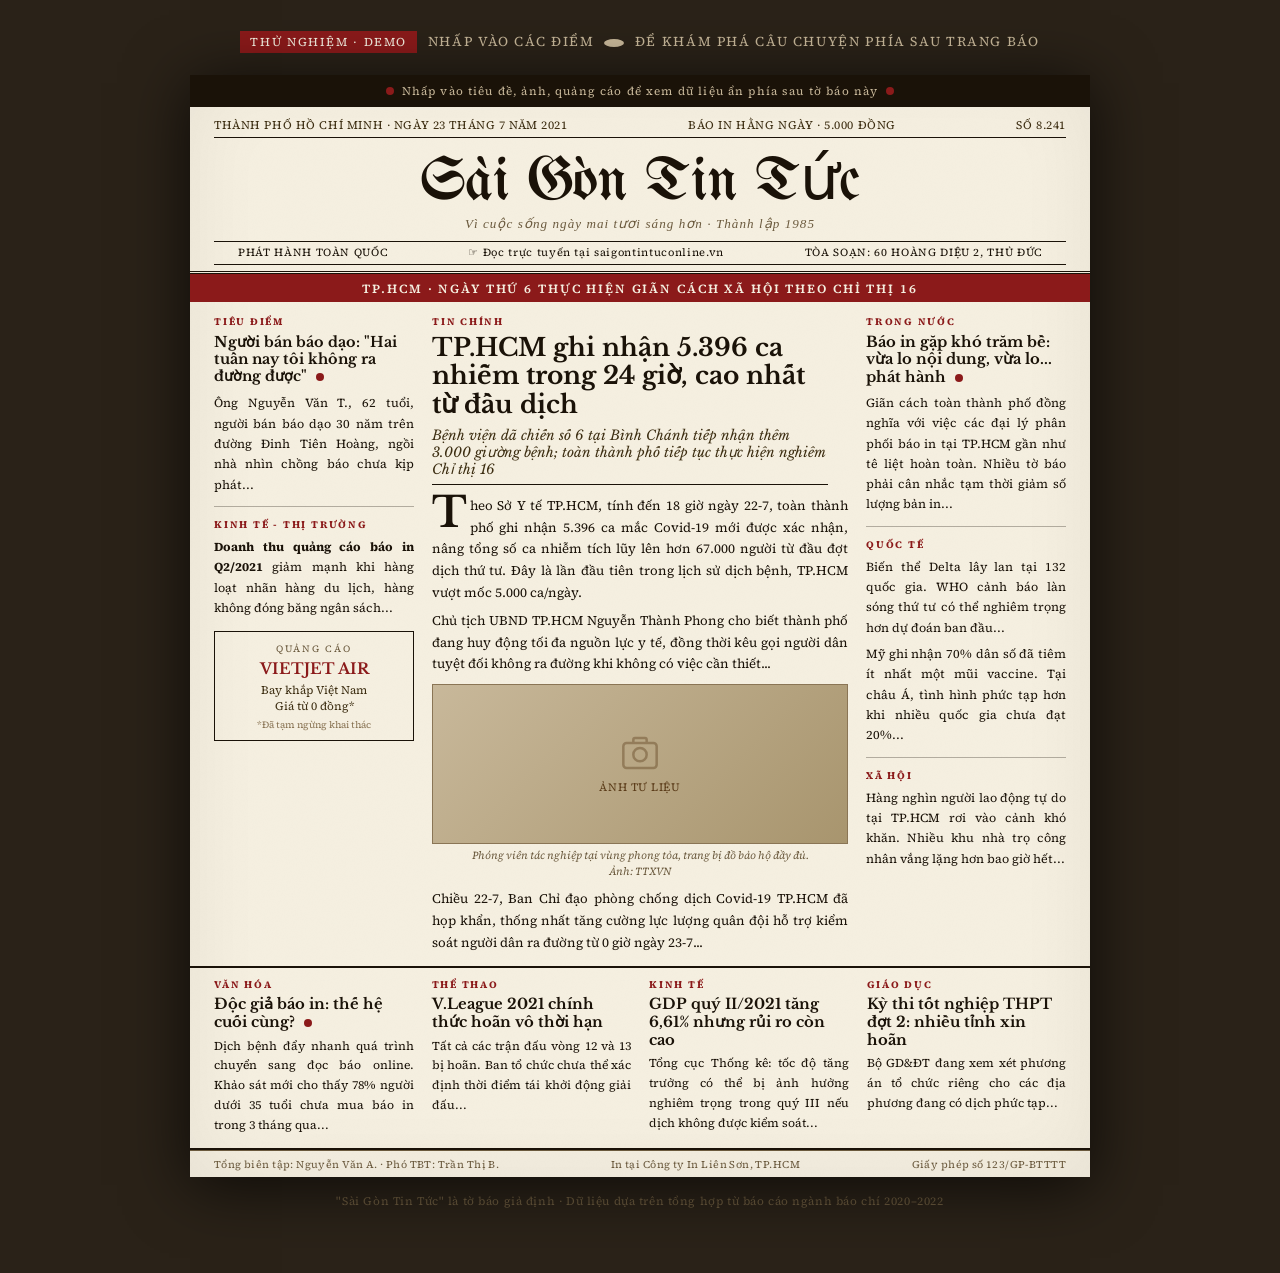
==== to-bao-cuoi-cung.html @ 4c2a1a37 "Add files via upload" ====
<!DOCTYPE html>
<html lang="vi">
<head>
<meta charset="UTF-8">
<meta name="viewport" content="width=device-width, initial-scale=1.0">
<title>Tờ Báo Cuối Cùng — Báo in Việt Nam & Covid-19</title>
<link rel="preconnect" href="https://fonts.googleapis.com">
<link href="https://fonts.googleapis.com/css2?family=UnifrakturMaguntia&family=Libre+Baskerville:ital,wght@0,400;0,700;1,400&family=IM+Fell+English:ital@0;1&family=Source+Serif+4:ital,wght@0,300;0,400;0,600;1,300;1,400&display=swap" rel="stylesheet">
<style>
  *, *::before, *::after { box-sizing: border-box; margin: 0; padding: 0; }

  :root {
    --paper: #f5efe0;
    --paper-dark: #e8dfc8;
    --ink: #1a1208;
    --ink-light: #3d2e12;
    --red: #8b1a1a;
    --red-dark: #5c0f0f;
    --rule: #1a1208;
    --muted: #6b5a3e;
  }

  body {
    background: #2a2218;
    min-height: 100vh;
    display: flex;
    flex-direction: column;
    align-items: center;
    padding: 2rem 1rem 4rem;
    font-family: 'Source Serif 4', Georgia, serif;
  }

  .intro-bar {
    width: 100%;
    max-width: 900px;
    text-align: center;
    margin-bottom: 1.5rem;
    color: #c8b89a;
    font-family: 'Source Serif 4', serif;
    font-size: 0.85rem;
    letter-spacing: 0.12em;
    text-transform: uppercase;
  }
  .intro-bar span {
    background: #8b1a1a;
    color: #f5efe0;
    padding: 3px 10px;
    margin-right: 6px;
    font-size: 0.75rem;
  }

  /* ── NEWSPAPER WRAPPER ── */
  .newspaper {
    width: 100%;
    max-width: 900px;
    background: var(--paper);
    position: relative;
    box-shadow: 0 8px 60px rgba(0,0,0,0.7), inset 0 0 80px rgba(0,0,0,0.06);
  }

  /* Paper texture overlay */
  .newspaper::before {
    content: '';
    position: absolute; inset: 0;
    background-image:
      url("data:image/svg+xml,%3Csvg xmlns='http://www.w3.org/2000/svg' width='300' height='300'%3E%3Cfilter id='n'%3E%3CfeTurbulence type='fractalNoise' baseFrequency='0.9' numOctaves='4' stitchTiles='stitch'/%3E%3CfeColorMatrix type='saturate' values='0'/%3E%3C/filter%3E%3Crect width='300' height='300' filter='url(%23n)' opacity='0.04'/%3E%3C/svg%3E");
    opacity: 0.6;
    pointer-events: none;
    z-index: 1;
  }

  .newspaper-inner {
    position: relative;
    z-index: 2;
    padding: 0;
  }

  /* ── HEADER ── */
  .paper-header {
    border-bottom: 3px double var(--rule);
    padding: 0.6rem 1.5rem 0.4rem;
  }

  .header-top {
    display: flex;
    justify-content: space-between;
    align-items: center;
    font-size: 0.72rem;
    letter-spacing: 0.05em;
    color: var(--ink-light);
    border-bottom: 1px solid var(--rule);
    padding-bottom: 0.3rem;
    margin-bottom: 0.4rem;
  }

  .masthead {
    text-align: center;
    padding: 0.5rem 0 0.3rem;
    cursor: pointer;
    position: relative;
  }
  .masthead:hover .hotspot-ring { opacity: 1; transform: scale(1); }

  .paper-name {
    font-family: 'UnifrakturMaguntia', cursive;
    font-size: 3.8rem;
    line-height: 1;
    color: var(--ink);
    letter-spacing: -0.01em;
  }

  .paper-tagline {
    font-family: 'IM Fell English', serif;
    font-style: italic;
    font-size: 0.82rem;
    color: var(--muted);
    letter-spacing: 0.08em;
    margin-top: 2px;
  }

  .header-rule-box {
    border-top: 1px solid var(--rule);
    border-bottom: 1px solid var(--rule);
    padding: 0.2rem 1.5rem;
    display: flex;
    justify-content: space-between;
    font-size: 0.68rem;
    letter-spacing: 0.06em;
    color: var(--ink);
    margin-top: 0.3rem;
  }

  /* ── RED BANNER ── */
  .red-banner {
    background: var(--red);
    color: #f5efe0;
    text-align: center;
    padding: 0.35rem;
    font-family: 'Source Serif 4', serif;
    font-weight: 600;
    font-size: 0.78rem;
    letter-spacing: 0.15em;
    text-transform: uppercase;
  }

  /* ── MAIN CONTENT AREA ── */
  .content-area {
    display: grid;
    grid-template-columns: 1fr 2px 2fr 2px 1fr;
    gap: 0;
    padding: 0.8rem 1rem;
    border-bottom: 2px solid var(--rule);
  }

  .col-rule {
    background: var(--rule);
    opacity: 0.25;
    margin: 0 0.6rem;
  }

  /* ── COLUMN STYLES ── */
  .col { padding: 0 0.5rem; }

  .col-headline {
    font-family: 'Libre Baskerville', serif;
    font-weight: 700;
    font-size: 1.55rem;
    line-height: 1.15;
    color: var(--ink);
    margin-bottom: 0.5rem;
  }

  .col-subhead {
    font-family: 'Libre Baskerville', serif;
    font-weight: 400;
    font-size: 0.85rem;
    font-style: italic;
    color: var(--ink-light);
    margin-bottom: 0.6rem;
    border-bottom: 1px solid var(--rule);
    padding-bottom: 0.4rem;
  }

  .section-label {
    font-size: 0.62rem;
    letter-spacing: 0.18em;
    text-transform: uppercase;
    color: var(--red);
    font-weight: 700;
    margin-bottom: 0.35rem;
    font-family: 'Source Serif 4', serif;
  }

  .col-body {
    font-size: 0.82rem;
    line-height: 1.65;
    color: var(--ink);
    text-align: justify;
    hyphens: auto;
  }

  .col-body p + p { margin-top: 0.5em; }

  .dropcap::first-letter {
    float: left;
    font-family: 'Libre Baskerville', serif;
    font-size: 3.2em;
    font-weight: 700;
    line-height: 0.75;
    margin: 0.05em 0.06em 0 0;
    color: var(--ink);
  }

  /* ── PHOTO PLACEHOLDER ── */
  .photo-block {
    margin: 0.6rem 0;
    position: relative;
    cursor: pointer;
  }
  .photo-block:hover .hotspot-ring { opacity: 1; transform: scale(1); }

  .photo-placeholder {
    width: 100%;
    height: 160px;
    background: linear-gradient(135deg, #c8b89a 0%, #a8956e 100%);
    display: flex;
    align-items: center;
    justify-content: center;
    flex-direction: column;
    gap: 6px;
    border: 1px solid #8a7555;
  }

  .photo-placeholder svg { opacity: 0.4; }

  .photo-caption {
    font-size: 0.68rem;
    font-style: italic;
    color: var(--muted);
    margin-top: 0.25rem;
    line-height: 1.4;
    text-align: center;
  }

  /* ── AD BLOCK ── */
  .ad-block {
    border: 1px solid var(--rule);
    padding: 0.6rem;
    margin-top: 0.5rem;
    text-align: center;
    cursor: pointer;
    position: relative;
  }
  .ad-block:hover .hotspot-ring { opacity: 1; transform: scale(1); }

  .ad-label {
    font-size: 0.6rem;
    letter-spacing: 0.2em;
    text-transform: uppercase;
    color: var(--muted);
    margin-bottom: 0.3rem;
  }
  .ad-title {
    font-family: 'Libre Baskerville', serif;
    font-size: 0.95rem;
    font-weight: 700;
    color: var(--red);
  }
  .ad-body {
    font-size: 0.72rem;
    color: var(--ink-light);
    margin-top: 0.2rem;
    line-height: 1.4;
  }

  /* ── LOWER SECTION ── */
  .lower-area {
    display: grid;
    grid-template-columns: 1fr 2px 1fr 2px 1fr 2px 1fr;
    padding: 0.6rem 1rem 0.8rem;
    border-bottom: 2px solid var(--rule);
  }

  .lower-col { padding: 0 0.5rem; }

  .lower-headline {
    font-family: 'Libre Baskerville', serif;
    font-weight: 700;
    font-size: 0.92rem;
    line-height: 1.2;
    color: var(--ink);
    margin-bottom: 0.3rem;
    cursor: pointer;
    position: relative;
  }
  .lower-headline:hover .hotspot-ring { opacity: 1; transform: scale(1); }

  /* ── FOOTER ── */
  .paper-footer {
    padding: 0.35rem 1.5rem;
    display: flex;
    justify-content: space-between;
    font-size: 0.65rem;
    color: var(--muted);
    letter-spacing: 0.04em;
    border-top: 1px solid var(--muted);
  }

  /* ── HOTSPOT INDICATORS ── */
  .hotspot-ring {
    position: absolute;
    top: 50%;
    right: 10px;
    transform: translateY(-50%) scale(0.85);
    width: 22px;
    height: 22px;
    border-radius: 50%;
    border: 2px solid var(--red);
    background: rgba(139,26,26,0.15);
    opacity: 0;
    transition: opacity 0.2s, transform 0.2s;
    display: flex;
    align-items: center;
    justify-content: center;
    z-index: 5;
    pointer-events: none;
  }

  .hotspot-ring::after {
    content: '';
    width: 7px;
    height: 7px;
    border-radius: 50%;
    background: var(--red);
  }

  /* Pulsing dots on always-visible hotspots */
  .hotspot-dot {
    display: inline-block;
    width: 8px;
    height: 8px;
    border-radius: 50%;
    background: var(--red);
    animation: pulse 2s ease-in-out infinite;
    vertical-align: middle;
    margin-left: 5px;
    cursor: pointer;
  }

  @keyframes pulse {
    0%, 100% { opacity: 0.4; transform: scale(1); }
    50% { opacity: 1; transform: scale(1.3); }
  }

  /* Clickable highlight */
  .clickable {
    cursor: pointer;
    transition: background 0.15s;
  }
  .clickable:hover { background: rgba(139,26,26,0.06); }

  /* ── PANEL OVERLAY ── */
  .overlay {
    position: fixed;
    inset: 0;
    background: rgba(26,18,8,0.65);
    z-index: 100;
    display: flex;
    align-items: stretch;
    justify-content: flex-end;
    opacity: 0;
    pointer-events: none;
    transition: opacity 0.3s;
  }

  .overlay.open {
    opacity: 1;
    pointer-events: all;
  }

  .panel {
    width: min(480px, 95vw);
    background: #f9f4e8;
    height: 100%;
    overflow-y: auto;
    transform: translateX(100%);
    transition: transform 0.35s cubic-bezier(0.16,1,0.3,1);
    display: flex;
    flex-direction: column;
    box-shadow: -8px 0 40px rgba(0,0,0,0.3);
  }

  .overlay.open .panel {
    transform: translateX(0);
  }

  .panel-header {
    background: var(--red-dark);
    color: #f5efe0;
    padding: 1.2rem 1.5rem;
    position: sticky;
    top: 0;
    z-index: 10;
  }

  .panel-tag {
    font-size: 0.65rem;
    letter-spacing: 0.2em;
    text-transform: uppercase;
    opacity: 0.75;
    margin-bottom: 0.3rem;
  }

  .panel-title {
    font-family: 'Libre Baskerville', serif;
    font-size: 1.25rem;
    font-weight: 700;
    line-height: 1.2;
  }

  .panel-close {
    position: absolute;
    top: 1rem;
    right: 1.2rem;
    background: rgba(245,239,224,0.2);
    border: 1px solid rgba(245,239,224,0.4);
    color: #f5efe0;
    width: 30px;
    height: 30px;
    border-radius: 50%;
    cursor: pointer;
    display: flex;
    align-items: center;
    justify-content: center;
    font-size: 1rem;
    line-height: 1;
    transition: background 0.15s;
  }
  .panel-close:hover { background: rgba(245,239,224,0.35); }

  .panel-body {
    padding: 1.5rem;
    flex: 1;
    color: var(--ink);
  }

  .panel-quote {
    border-left: 3px solid var(--red);
    padding: 0.6rem 1rem;
    margin: 1rem 0;
    font-family: 'IM Fell English', serif;
    font-style: italic;
    font-size: 1rem;
    line-height: 1.5;
    color: var(--ink-light);
    background: rgba(139,26,26,0.05);
  }

  .stat-row {
    display: grid;
    grid-template-columns: 1fr 1fr;
    gap: 10px;
    margin: 1rem 0;
  }

  .stat-card {
    background: #efe8d5;
    border: 1px solid #d4c4a0;
    padding: 0.75rem;
    text-align: center;
  }

  .stat-num {
    font-family: 'Libre Baskerville', serif;
    font-weight: 700;
    font-size: 1.8rem;
    color: var(--red);
    line-height: 1;
    display: block;
  }

  .stat-label {
    font-size: 0.7rem;
    letter-spacing: 0.05em;
    color: var(--muted);
    margin-top: 0.2rem;
    line-height: 1.3;
  }

  .panel-body h3 {
    font-family: 'Libre Baskerville', serif;
    font-size: 0.9rem;
    font-weight: 700;
    color: var(--ink);
    margin: 1.2rem 0 0.4rem;
    text-transform: uppercase;
    letter-spacing: 0.08em;
  }

  .panel-body p {
    font-size: 0.85rem;
    line-height: 1.7;
    color: var(--ink-light);
    margin-bottom: 0.6rem;
  }

  /* Mini chart */
  .mini-chart {
    margin: 1rem 0;
    padding: 0.8rem;
    background: #efe8d5;
    border: 1px solid #d4c4a0;
  }

  .chart-title {
    font-size: 0.68rem;
    letter-spacing: 0.1em;
    text-transform: uppercase;
    color: var(--muted);
    margin-bottom: 0.6rem;
  }

  .bar-row {
    display: flex;
    align-items: center;
    margin-bottom: 6px;
    gap: 8px;
  }

  .bar-label {
    font-size: 0.68rem;
    color: var(--ink-light);
    width: 60px;
    flex-shrink: 0;
    text-align: right;
  }

  .bar-track {
    flex: 1;
    height: 16px;
    background: #d4c4a0;
    position: relative;
  }

  .bar-fill {
    height: 100%;
    background: var(--red);
    transition: width 0.8s cubic-bezier(0.16,1,0.3,1);
    position: relative;
    display: flex;
    align-items: center;
    justify-content: flex-end;
    padding-right: 4px;
  }

  .bar-fill.highlight { background: var(--ink); }

  .bar-val {
    font-size: 0.6rem;
    color: #f5efe0;
    font-weight: 700;
    white-space: nowrap;
  }

  /* Timeline */
  .timeline { margin: 1rem 0; }
  .tl-item {
    display: flex;
    gap: 12px;
    margin-bottom: 1rem;
    position: relative;
  }
  .tl-item::before {
    content: '';
    position: absolute;
    left: 19px;
    top: 22px;
    bottom: -1rem;
    width: 1px;
    background: #d4c4a0;
  }
  .tl-item:last-child::before { display: none; }

  .tl-dot {
    width: 18px;
    height: 18px;
    border-radius: 50%;
    background: var(--red);
    flex-shrink: 0;
    margin-top: 2px;
    display: flex;
    align-items: center;
    justify-content: center;
  }
  .tl-dot::after {
    content: '';
    width: 6px;
    height: 6px;
    border-radius: 50%;
    background: #f5efe0;
  }

  .tl-content { flex: 1; }
  .tl-date {
    font-size: 0.65rem;
    letter-spacing: 0.1em;
    text-transform: uppercase;
    color: var(--red);
    font-weight: 700;
    margin-bottom: 2px;
  }
  .tl-text {
    font-size: 0.82rem;
    line-height: 1.5;
    color: var(--ink-light);
  }

  /* Instruction bar */
  .instruction-bar {
    background: #1a1208;
    color: #c8b89a;
    text-align: center;
    padding: 0.5rem 1rem;
    font-size: 0.72rem;
    letter-spacing: 0.1em;
    display: flex;
    align-items: center;
    justify-content: center;
    gap: 0.5rem;
  }

  .instruction-bar .dot-demo {
    display: inline-block;
    width: 8px;
    height: 8px;
    border-radius: 50%;
    background: var(--red);
    animation: pulse 2s infinite;
  }

  .panel-source {
    font-size: 0.65rem;
    color: #8a7555;
    font-style: italic;
    margin-top: 1.2rem;
    padding-top: 0.8rem;
    border-top: 1px solid #d4c4a0;
    line-height: 1.5;
  }

  @media (max-width: 650px) {
    .content-area { grid-template-columns: 1fr; }
    .lower-area { grid-template-columns: 1fr 2px 1fr; }
    .col-rule { display: none; }
    .paper-name { font-size: 2.5rem; }
    .lower-col:nth-child(6), .lower-col:nth-child(7) { display: none; }
  }
</style>
</head>
<body>

<div class="intro-bar">
  <span>Thử nghiệm · Demo</span>
  Nhấp vào các điểm <span class="hotspot-dot" style="display:inline-block;width:8px;height:8px;border-radius:50%;background:#c8b89a;vertical-align:middle;"></span> để khám phá câu chuyện phía sau trang báo
</div>

<!-- ══════════════════════════════ NEWSPAPER ══════════════════════════════ -->
<div class="newspaper">
  <div class="newspaper-inner">

    <!-- Instruction -->
    <div class="instruction-bar">
      <span class="dot-demo"></span>
      Nhấp vào tiêu đề, ảnh, quảng cáo để xem dữ liệu ẩn phía sau tờ báo này
      <span class="dot-demo"></span>
    </div>

    <!-- Header -->
    <div class="paper-header">
      <div class="header-top">
        <span>THÀNH PHỐ HỒ CHÍ MINH · NGÀY 23 THÁNG 7 NĂM 2021</span>
        <span>BÁO IN HẰNG NGÀY · 5.000 ĐỒNG</span>
        <span>SỐ 8.241</span>
      </div>

      <div class="masthead clickable" onclick="openPanel('masthead')" title="Nhấp để xem dữ liệu">
        <div class="paper-name">Sài Gòn Tin Tức</div>
        <div class="paper-tagline">Vì cuộc sống ngày mai tươi sáng hơn · Thành lập 1985</div>
        <div class="hotspot-ring"></div>
      </div>

      <div class="header-rule-box">
        <span>PHÁT HÀNH TOÀN QUỐC</span>
        <span>☞ Đọc trực tuyến tại saigontintuconline.vn</span>
        <span>TÒA SOẠN: 60 HOÀNG DIỆU 2, THỦ ĐỨC</span>
      </div>
    </div>

    <!-- Red banner -->
    <div class="red-banner">
      TP.HCM · NGÀY THỨ 6 THỰC HIỆN GIÃN CÁCH XÃ HỘI THEO CHỈ THỊ 16
    </div>

    <!-- Main content -->
    <div class="content-area">

      <!-- LEFT COL: tiêu điểm nhỏ -->
      <div class="col">
        <div class="section-label">Tiêu điểm</div>

        <div class="clickable lower-headline" onclick="openPanel('nguoi-ban-bao')" style="font-size:0.9rem;margin-bottom:0.5rem;position:relative;">
          Người bán báo dạo: "Hai tuần nay tôi không ra đường được"
          <span class="hotspot-dot"></span>
        </div>
        <div class="col-body" style="font-size:0.77rem;">
          <p>Ông Nguyễn Văn T., 62 tuổi, người bán báo dạo 30 năm trên đường Đinh Tiên Hoàng, ngồi nhà nhìn chồng báo chưa kịp phát...</p>
        </div>

        <div style="border-top:1px solid var(--rule);margin:0.7rem 0;opacity:0.3;"></div>

        <div class="section-label">Kinh tế - Thị trường</div>
        <div class="col-body" style="font-size:0.77rem;">
          <p><strong>Doanh thu quảng cáo báo in Q2/2021</strong> giảm mạnh khi hàng loạt nhãn hàng du lịch, hàng không đóng băng ngân sách...</p>
        </div>

        <div class="ad-block clickable" onclick="openPanel('quang-cao')" style="margin-top:0.8rem;">
          <div class="ad-label">Quảng cáo</div>
          <div class="ad-title">VIETJET AIR</div>
          <div class="ad-body">Bay khắp Việt Nam<br>Giá từ 0 đồng*</div>
          <div style="font-size:0.6rem;color:#8a7555;margin-top:4px;">*Đã tạm ngừng khai thác</div>
          <div class="hotspot-ring"></div>
        </div>
      </div>

      <!-- RULE -->
      <div class="col-rule"></div>

      <!-- CENTER COL: main headline -->
      <div class="col">
        <div class="section-label">Tin chính</div>

        <div class="clickable" onclick="openPanel('tieu-luong')" style="position:relative;padding-right:20px;">
          <div class="col-headline">
            TP.HCM ghi nhận 5.396 ca nhiễm trong 24 giờ, cao nhất từ đầu dịch
          </div>
          <div class="col-subhead">
            Bệnh viện dã chiến số 6 tại Bình Chánh tiếp nhận thêm 3.000 giường bệnh; toàn thành phố tiếp tục thực hiện nghiêm Chỉ thị 16
          </div>
          <div class="hotspot-ring"></div>
        </div>

        <div class="col-body dropcap">
          <p>Theo Sở Y tế TP.HCM, tính đến 18 giờ ngày 22-7, toàn thành phố ghi nhận 5.396 ca mắc Covid-19 mới được xác nhận, nâng tổng số ca nhiễm tích lũy lên hơn 67.000 người từ đầu đợt dịch thứ tư. Đây là lần đầu tiên trong lịch sử dịch bệnh, TP.HCM vượt mốc 5.000 ca/ngày.</p>
          <p>Chủ tịch UBND TP.HCM Nguyễn Thành Phong cho biết thành phố đang huy động tối đa nguồn lực y tế, đồng thời kêu gọi người dân tuyệt đối không ra đường khi không có việc cần thiết...</p>
        </div>

        <!-- Photo -->
        <div class="photo-block clickable" onclick="openPanel('phong-vien')">
          <div class="photo-placeholder">
            <svg width="40" height="40" viewBox="0 0 24 24" fill="none" stroke="#5c3d1a" stroke-width="1.5">
              <rect x="2" y="6" width="20" height="15" rx="2"/>
              <circle cx="12" cy="13" r="4"/>
              <path d="M8 6V4a1 1 0 011-1h6a1 1 0 011 1v2"/>
            </svg>
            <span style="font-size:0.7rem;color:#5c3d1a;letter-spacing:0.05em;">ẢNH TƯ LIỆU</span>
          </div>
          <div class="photo-caption">
            Phóng viên tác nghiệp tại vùng phong tỏa, trang bị đồ bảo hộ đầy đủ.<br>Ảnh: TTXVN
          </div>
          <div class="hotspot-ring" style="top:40%;"></div>
        </div>

        <div class="col-body" style="margin-top:0.4rem;">
          <p>Chiều 22-7, Ban Chỉ đạo phòng chống dịch Covid-19 TP.HCM đã họp khẩn, thống nhất tăng cường lực lượng quân đội hỗ trợ kiểm soát người dân ra đường từ 0 giờ ngày 23-7...</p>
        </div>
      </div>

      <!-- RULE -->
      <div class="col-rule"></div>

      <!-- RIGHT COL -->
      <div class="col">
        <div class="section-label">Trong nước</div>

        <div class="clickable lower-headline" onclick="openPanel('phat-hanh')" style="margin-bottom:0.4rem;position:relative;">
          Báo in gặp khó trăm bề: vừa lo nội dung, vừa lo... phát hành
          <span class="hotspot-dot"></span>
        </div>
        <div class="col-body" style="font-size:0.77rem;">
          <p>Giãn cách toàn thành phố đồng nghĩa với việc các đại lý phân phối báo in tại TP.HCM gần như tê liệt hoàn toàn. Nhiều tờ báo phải cân nhắc tạm thời giảm số lượng bản in...</p>
        </div>

        <div style="border-top:1px solid var(--rule);margin:0.7rem 0;opacity:0.3;"></div>

        <div class="section-label">Quốc tế</div>
        <div class="col-body" style="font-size:0.77rem;">
          <p>Biến thể Delta lây lan tại 132 quốc gia. WHO cảnh báo làn sóng thứ tư có thể nghiêm trọng hơn dự đoán ban đầu...</p>
          <p>Mỹ ghi nhận 70% dân số đã tiêm ít nhất một mũi vaccine. Tại châu Á, tình hình phức tạp hơn khi nhiều quốc gia chưa đạt 20%...</p>
        </div>

        <div style="border-top:1px solid var(--rule);margin:0.7rem 0;opacity:0.3;"></div>

        <div class="section-label">Xã hội</div>
        <div class="col-body" style="font-size:0.77rem;">
          <p>Hàng nghìn người lao động tự do tại TP.HCM rơi vào cảnh khó khăn. Nhiều khu nhà trọ công nhân vắng lặng hơn bao giờ hết...</p>
        </div>
      </div>

    </div><!-- /content-area -->

    <!-- Lower section -->
    <div class="lower-area">
      <div class="lower-col">
        <div class="section-label">Văn hóa</div>
        <div class="lower-headline clickable" onclick="openPanel('doc-gia')" style="position:relative;">
          Độc giả báo in: thế hệ cuối cùng?
          <span class="hotspot-dot"></span>
        </div>
        <div class="col-body" style="font-size:0.75rem;margin-top:0.3rem;">
          <p>Dịch bệnh đẩy nhanh quá trình chuyển sang đọc báo online. Khảo sát mới cho thấy 78% người dưới 35 tuổi chưa mua báo in trong 3 tháng qua...</p>
        </div>
      </div>
      <div class="col-rule"></div>
      <div class="lower-col">
        <div class="section-label">Thể thao</div>
        <div class="lower-headline" style="cursor:default;">
          V.League 2021 chính thức hoãn vô thời hạn
        </div>
        <div class="col-body" style="font-size:0.75rem;margin-top:0.3rem;">
          <p>Tất cả các trận đấu vòng 12 và 13 bị hoãn. Ban tổ chức chưa thể xác định thời điểm tái khởi động giải đấu...</p>
        </div>
      </div>
      <div class="col-rule"></div>
      <div class="lower-col">
        <div class="section-label">Kinh tế</div>
        <div class="lower-headline" style="cursor:default;">
          GDP quý II/2021 tăng 6,61% nhưng rủi ro còn cao
        </div>
        <div class="col-body" style="font-size:0.75rem;margin-top:0.3rem;">
          <p>Tổng cục Thống kê: tốc độ tăng trưởng có thể bị ảnh hưởng nghiêm trọng trong quý III nếu dịch không được kiểm soát...</p>
        </div>
      </div>
      <div class="col-rule"></div>
      <div class="lower-col">
        <div class="section-label">Giáo dục</div>
        <div class="lower-headline" style="cursor:default;">
          Kỳ thi tốt nghiệp THPT đợt 2: nhiều tỉnh xin hoãn
        </div>
        <div class="col-body" style="font-size:0.75rem;margin-top:0.3rem;">
          <p>Bộ GD&ĐT đang xem xét phương án tổ chức riêng cho các địa phương đang có dịch phức tạp...</p>
        </div>
      </div>
    </div>

    <!-- Footer -->
    <div class="paper-footer">
      <span>Tổng biên tập: Nguyễn Văn A. · Phó TBT: Trần Thị B.</span>
      <span>In tại Công ty In Liên Sơn, TP.HCM</span>
      <span>Giấy phép số 123/GP-BTTTT</span>
    </div>

  </div>
</div><!-- /newspaper -->

<div style="margin-top:1rem;color:#6b5a3e;font-size:0.72rem;letter-spacing:0.05em;text-align:center;">
  "Sài Gòn Tin Tức" là tờ báo giả định · Dữ liệu dựa trên tổng hợp từ báo cáo ngành báo chí 2020–2022
</div>

<!-- ══════════════════════════════ PANEL OVERLAY ══════════════════════════════ -->
<div class="overlay" id="overlay" onclick="closePanel(event)">
  <div class="panel" id="panel">
    <div class="panel-header">
      <div class="panel-tag" id="panel-tag">Dữ liệu ẩn</div>
      <div class="panel-title" id="panel-title">Tiêu đề</div>
      <button class="panel-close" onclick="closePanel(null)">✕</button>
    </div>
    <div class="panel-body" id="panel-body"></div>
  </div>
</div>

<script>
const panelData = {

  masthead: {
    tag: 'Phía sau tờ báo · Tài chính',
    title: 'Khi doanh thu sụp đổ: Tình hình tài chính báo in 2020–2021',
    body: `
      <p>Tờ báo bạn đang cầm trên tay tồn tại được nhờ hai nguồn thu chính: <strong>bán báo</strong> và <strong>quảng cáo</strong>. Covid-19 tấn công cả hai cùng lúc.</p>

      <div class="stat-row">
        <div class="stat-card">
          <span class="stat-num">−30%</span>
          <div class="stat-label">Doanh thu quảng cáo báo in toàn ngành, 2020 so với 2019</div>
        </div>
        <div class="stat-card">
          <span class="stat-num">−45%</span>
          <div class="stat-label">Doanh thu quảng cáo báo in Q3/2021 (đỉnh dịch TP.HCM)</div>
        </div>
      </div>

      <div class="mini-chart">
        <div class="chart-title">Tỷ trọng doanh thu quảng cáo báo in so với tổng thị trường quảng cáo VN</div>
        <div class="bar-row">
          <div class="bar-label">2018</div>
          <div class="bar-track"><div class="bar-fill" style="width:22%"><span class="bar-val">22%</span></div></div>
        </div>
        <div class="bar-row">
          <div class="bar-label">2019</div>
          <div class="bar-track"><div class="bar-fill" style="width:18%"><span class="bar-val">18%</span></div></div>
        </div>
        <div class="bar-row">
          <div class="bar-label">2020</div>
          <div class="bar-track"><div class="bar-fill" style="width:12%"><span class="bar-val">12%</span></div></div>
        </div>
        <div class="bar-row">
          <div class="bar-label">2021</div>
          <div class="bar-track"><div class="bar-fill highlight" style="width:8%"><span class="bar-val">8%</span></div></div>
        </div>
      </div>

      <h3>Ai đã rút tiền quảng cáo?</h3>
      <p>Các nhóm ngành bị ảnh hưởng nặng nề nhất bởi Covid — hàng không, du lịch, nhà hàng khách sạn, giải trí — chính là những nhà quảng cáo lớn của báo in. Khi họ đóng băng ngân sách marketing, báo in mất đi nguồn thu chủ lực.</p>

      <div class="panel-quote">
        "Nhiều tờ báo địa phương chỉ đủ tiền trả lương nhân viên nhờ vào ngân sách đặt báo của các cơ quan nhà nước — không phải từ bạn đọc thực sự."
      </div>

      <h3>Tự lực hay chờ hỗ trợ?</h3>
      <p>Năm 2021, Bộ TT&TT ghi nhận hơn 40 cơ quan báo chí phải cắt giảm nhân sự hoặc thực hiện tinh giản biên chế. Một số tờ báo địa phương phải chuyển sang chỉ xuất bản 3 số/tuần thay vì hằng ngày.</p>

      <div class="panel-source">Nguồn tổng hợp: Báo cáo Thị trường Quảng cáo Việt Nam 2021 (Dentsu); Báo cáo Cục Báo chí, Bộ TT&TT 2021; Hội Nhà báo Việt Nam.</div>
    `
  },

  'tieu-luong': {
    tag: 'Phía sau tờ báo · Phát hành',
    title: 'Con số trên trang nhất và con số thật: Lượng phát hành sụp đổ',
    body: `
      <p>Nghịch lý lớn nhất của báo in trong Covid: <strong>thông tin về dịch bệnh được đọc nhiều nhất từ trước đến nay</strong> — nhưng không phải trên báo in.</p>

      <div class="stat-row">
        <div class="stat-card">
          <span class="stat-num">−55%</span>
          <div class="stat-label">Sản lượng phát hành báo in toàn quốc, tháng 7–8/2021 so với cùng kỳ 2020</div>
        </div>
        <div class="stat-card">
          <span class="stat-num">0</span>
          <div class="stat-label">Số đại lý báo in hoạt động bình thường tại TP.HCM trong tháng 7/2021</div>
        </div>
      </div>

      <div class="mini-chart">
        <div class="chart-title">Lượng phát hành báo in lớn TP.HCM (ước tính, đơn vị: nghìn bản/ngày)</div>
        <div class="bar-row">
          <div class="bar-label">Trước 2019</div>
          <div class="bar-track"><div class="bar-fill" style="width:100%"><span class="bar-val">~350k</span></div></div>
        </div>
        <div class="bar-row">
          <div class="bar-label">2020</div>
          <div class="bar-track"><div class="bar-fill" style="width:65%"><span class="bar-val">~230k</span></div></div>
        </div>
        <div class="bar-row">
          <div class="bar-label">T6/2021</div>
          <div class="bar-track"><div class="bar-fill" style="width:40%"><span class="bar-val">~140k</span></div></div>
        </div>
        <div class="bar-row">
          <div class="bar-label">T7-8/2021</div>
          <div class="bar-track"><div class="bar-fill highlight" style="width:18%"><span class="bar-val">~60k</span></div></div>
        </div>
      </div>

      <h3>Tại sao giãn cách lại chết người với báo in?</h3>

      <div class="timeline">
        <div class="tl-item">
          <div class="tl-dot"></div>
          <div class="tl-content">
            <div class="tl-date">9/7/2021 — Chỉ thị 16 có hiệu lực</div>
            <div class="tl-text">Toàn TP.HCM giãn cách. Xe giao báo không còn được lưu thông tự do. Các điểm bán báo trên đường phố đóng cửa.</div>
          </div>
        </div>
        <div class="tl-item">
          <div class="tl-dot"></div>
          <div class="tl-content">
            <div class="tl-date">Tuần 2 — Hệ thống phân phối tê liệt</div>
            <div class="tl-text">Các đại lý báo không có giấy phép lưu thông. Báo in ra nhưng không đến được tay bạn đọc. Một số tờ báo quyết định giảm số lượng bản in xuống còn 20–30% so với bình thường.</div>
          </div>
        </div>
        <div class="tl-item">
          <div class="tl-dot"></div>
          <div class="tl-content">
            <div class="tl-date">Tuần 4–5 — Tòa soạn cũng đóng cửa</div>
            <div class="tl-text">Phóng viên làm việc từ xa. Biên tập online. Một số tờ báo lần đầu tiên phải "dừng in" vài ngày — điều chưa từng xảy ra trong lịch sử của họ.</div>
          </div>
        </div>
      </div>

      <div class="panel-source">Dữ liệu ước tính dựa trên: Nhà Báo & Công Luận (2021); Người Làm Báo số tháng 8/2021; phỏng vấn các tòa soạn.</div>
    `
  },

  'nguoi-ban-bao': {
    tag: 'Phía sau tờ báo · Con người',
    title: '"Người bán báo dạo" — Nghề biến mất trong mùa dịch',
    body: `
      <p>Trong chuỗi cung ứng báo in, người bán báo dạo là mắt xích cuối cùng — và cũng là người dễ tổn thương nhất. Họ không có hợp đồng, không có BHXH, không có hỗ trợ từ tòa soạn.</p>

      <div class="panel-quote">
        "Tôi bán báo từ năm 1991 đến nay. Chưa bao giờ tôi không đi bán cả — kể cả những ngày mưa bão, Tết cũng ra đường. Đợt này là lần đầu tiên tôi ở nhà hơn hai tháng."
        <br><br>— Người bán báo dạo, 62 tuổi, Q.1 TP.HCM (phỏng vấn tháng 8/2021)
      </div>

      <div class="stat-row">
        <div class="stat-card">
          <span class="stat-num">~3.000</span>
          <div class="stat-label">Người bán báo dạo và tại các điểm cố định tại TP.HCM (ước tính 2020)</div>
        </div>
        <div class="stat-card">
          <span class="stat-num">~0</span>
          <div class="stat-label">Người trong số đó có thể hoạt động bình thường trong tháng 7–8/2021</div>
        </div>
      </div>

      <h3>Họ là ai?</h3>
      <p>Đa số người bán báo dạo tại TP.HCM là người trung niên hoặc cao tuổi (50–70 tuổi), nhiều người có hoàn cảnh khó khăn. Đây là công việc họ duy trì hàng chục năm — một phần của "hệ sinh thái báo in" mà ít ai nhắc đến.</p>

      <h3>Và khi dịch qua đi...</h3>
      <p>Sau đợt giãn cách kéo dài, nhiều người bán báo dạo không quay lại nghề. Lý do kép: sức khỏe suy giảm sau thời gian dài ở nhà, và quan trọng hơn — <strong>lượng báo in tiếp tục giảm, không đủ để sống</strong>. Covid-19 không giết nghề này, nhưng đã đẩy nó đến điểm không thể trở lại.</p>

      <div class="panel-quote">
        "Dịch chỉ là giọt nước tràn ly. Nghề bán báo đã chết dần từ khi người ta có điện thoại — dịch chỉ làm nó chết nhanh hơn thôi."
      </div>

      <div class="panel-source">Ghi chú: Số liệu ước tính, tổng hợp từ các bài phỏng vấn trên báo Tuổi Trẻ, Thanh Niên và Người Lao Động giai đoạn 2021–2022.</div>
    `
  },

  'phong-vien': {
    tag: 'Phía sau tờ báo · Tác nghiệp',
    title: 'Phóng viên trong mùa dịch: Giữa làn ranh thông tin và nguy hiểm',
    body: `
      <p>Khi cả thành phố ở nhà, phóng viên báo in vẫn phải ra đường. Họ là những người hiếm hoi còn được cấp giấy phép lưu thông — nhưng đi kèm với đó là rủi ro và áp lực không nhỏ.</p>

      <div class="stat-row">
        <div class="stat-card">
          <span class="stat-num">47</span>
          <div class="stat-label">Nhà báo VN nhiễm Covid-19 khi tác nghiệp, tính đến cuối 2021 (Hội Nhà báo VN)</div>
        </div>
        <div class="stat-card">
          <span class="stat-num">3</span>
          <div class="stat-label">Nhà báo tử vong do Covid-19 trong năm 2021</div>
        </div>
      </div>

      <h3>Hai loại phóng viên, hai thực tại</h3>
      <p><strong>Phóng viên báo online:</strong> chuyển sang làm việc từ nhà gần như hoàn toàn. Biên tập từ xa, phỏng vấn qua Zalo/Zoom, khai thác nguồn từ mạng xã hội.</p>
      <p><strong>Phóng viên báo in:</strong> áp lực kép — vừa phải ra hiện trường (vì báo in cần ảnh thực, không thể dùng ảnh chụp màn hình), vừa phải về kịp deadline bản in lúc nửa đêm.</p>

      <div class="panel-quote">
        "Mỗi sáng ra đường là mỗi sáng gọi điện cho vợ trước. Không phải để hỏi thăm — mà để báo là mình đi đâu, nếu chiều không về thì biết mà tìm."
        <br><br>— Phóng viên ảnh, báo lớn tại TP.HCM
      </div>

      <h3>Khủng hoảng nghề nghiệp trong khủng hoảng y tế</h3>
      <p>Không ít phóng viên báo in kỳ cựu bắt đầu tự hỏi: nếu nội dung online nhanh hơn, rẻ hơn, và người đọc đang chuyển sang mạng — thì sự tồn tại của báo in còn có ý nghĩa gì?</p>
      <p>Đây là câu hỏi mà ngành báo in Việt Nam vẫn chưa có câu trả lời thống nhất.</p>

      <div class="panel-source">Nguồn: Hội Nhà báo Việt Nam; các bài phóng sự về phóng viên tác nghiệp mùa dịch trên Người Làm Báo, tháng 8–9/2021.</div>
    `
  },

  'quang-cao': {
    tag: 'Phía sau tờ báo · Quảng cáo',
    title: 'Trang quảng cáo trống — Khi nhà tài trợ biến mất',
    body: `
      <p>Tờ báo truyền thống sống nhờ quảng cáo nhiều hơn là tiền bán báo. Khi Covid xóa sổ các ngành hàng lớn, trang quảng cáo — và doanh thu — biến mất theo.</p>

      <div class="mini-chart">
        <div class="chart-title">Ngành hàng quảng cáo trên báo in — Mức độ sụt giảm 2021 so với 2019</div>
        <div class="bar-row">
          <div class="bar-label">Hàng không</div>
          <div class="bar-track"><div class="bar-fill" style="width:95%"><span class="bar-val">−95%</span></div></div>
        </div>
        <div class="bar-row">
          <div class="bar-label">Du lịch</div>
          <div class="bar-track"><div class="bar-fill" style="width:88%"><span class="bar-val">−88%</span></div></div>
        </div>
        <div class="bar-row">
          <div class="bar-label">Nhà hàng/KS</div>
          <div class="bar-track"><div class="bar-fill" style="width:75%"><span class="bar-val">−75%</span></div></div>
        </div>
        <div class="bar-row">
          <div class="bar-label">Ô tô/xe máy</div>
          <div class="bar-track"><div class="bar-fill" style="width:40%"><span class="bar-val">−40%</span></div></div>
        </div>
        <div class="bar-row">
          <div class="bar-label">FMCG/tiêu dùng</div>
          <div class="bar-track"><div class="bar-fill highlight" style="width:15%"><span class="bar-val">−15%</span></div></div>
        </div>
      </div>

      <h3>Tiền quảng cáo chạy đi đâu?</h3>
      <p>Phần lớn ngân sách quảng cáo không biến mất — nó <strong>chuyển sang nền tảng số</strong>: Facebook, Google, YouTube, và các báo điện tử. Năm 2021, quảng cáo digital chiếm hơn 60% tổng chi phí marketing của doanh nghiệp Việt Nam lần đầu tiên trong lịch sử.</p>

      <div class="panel-quote">
        "Báo in từng là kênh uy tín nhất để quảng cáo. Nhưng bây giờ nhà quảng cáo hỏi: 'Bao nhiêu người xem?' — và báo in không thể trả lời được câu đó bằng dữ liệu thực."
      </div>

      <h3>Vòng xoáy tử thần</h3>
      <p>Ít quảng cáo → cắt giảm trang → nội dung ít hơn → ít độc giả hơn → càng ít hấp dẫn nhà quảng cáo. Covid không tạo ra vòng xoáy này, nhưng đã làm nó quay nhanh hơn nhiều lần.</p>

      <div class="panel-source">Nguồn: Báo cáo Dentsu 2021; Adsota Vietnam Digital Advertising Report 2021; Cục Báo chí.</div>
    `
  },

  'phat-hanh': {
    tag: 'Phía sau tờ báo · Logistics',
    title: 'Từ nhà in đến tay bạn đọc: Chuỗi phân phối bị cắt đứt',
    body: `
      <p>Ít người biết rằng để một tờ báo đến tay bạn đọc lúc 6 giờ sáng, một chuỗi hoạt động phức tạp phải bắt đầu từ... lúc 10 giờ đêm hôm trước.</p>

      <div class="timeline">
        <div class="tl-item">
          <div class="tl-dot"></div>
          <div class="tl-content">
            <div class="tl-date">22:00 — Bài vở hoàn tất</div>
            <div class="tl-text">Tòa soạn gửi file PDF cho nhà in. Máy in bắt đầu chạy. Mỗi giờ in được khoảng 40.000–60.000 tờ.</div>
          </div>
        </div>
        <div class="tl-item">
          <div class="tl-dot"></div>
          <div class="tl-content">
            <div class="tl-date">02:00 — Báo xếp và đóng gói</div>
            <div class="tl-text">Công nhân nhà in xếp báo theo địa chỉ đại lý. Xe tải phân phối xếp hàng chờ bốc báo.</div>
          </div>
        </div>
        <div class="tl-item">
          <div class="tl-dot"></div>
          <div class="tl-content">
            <div class="tl-date">03:00–05:00 — Xe chạy khắp thành phố</div>
            <div class="tl-text">Đội xe giao báo tỏa ra 24 quận huyện. Đây là thời điểm "xương sống" của phát hành báo in.</div>
          </div>
        </div>
        <div class="tl-item">
          <div class="tl-dot"></div>
          <div class="tl-content">
            <div class="tl-date">Tháng 7/2021 — Toàn bộ bị phong tỏa</div>
            <div class="tl-text">Xe tải không có giấy phép lưu thông qua chốt kiểm soát. Đại lý đóng cửa. Người bán báo không ra đường được. Chuỗi phân phối 30 năm bị cắt đứt trong một đêm.</div>
          </div>
        </div>
      </div>

      <div class="stat-row">
        <div class="stat-card">
          <span class="stat-num">~800</span>
          <div class="stat-label">Đại lý, điểm bán báo tại TP.HCM trước Covid</div>
        </div>
        <div class="stat-card">
          <span class="stat-num">&lt;50</span>
          <div class="stat-label">Điểm còn hoạt động sau 2 tháng giãn cách (ước tính)</div>
        </div>
      </div>

      <div class="panel-source">Nguồn: Người Làm Báo; tổng hợp báo cáo ngành phát hành báo chí 2021.</div>
    `
  },

  'doc-gia': {
    tag: 'Phía sau tờ báo · Độc giả',
    title: 'Ai còn đọc báo in? Chân dung độc giả cuối cùng',
    body: `
      <p>Covid-19 không chỉ cắt đứt kênh phân phối — nó còn thay đổi thói quen đọc báo của hàng triệu người Việt Nam một cách vĩnh viễn.</p>

      <div class="stat-row">
        <div class="stat-card">
          <span class="stat-num">78%</span>
          <div class="stat-label">Người dưới 35 tuổi không mua báo in trong 3 tháng giãn cách (khảo sát 2021)</div>
        </div>
        <div class="stat-card">
          <span class="stat-num">+340%</span>
          <div class="stat-label">Lượng truy cập vào các trang báo điện tử lớn trong tháng 7–8/2021</div>
        </div>
      </div>

      <h3>Chân dung độc giả báo in còn lại (2021)</h3>
      <p>Khảo sát cho thấy nhóm đọc báo in thường xuyên chủ yếu là người <strong>trên 50 tuổi</strong>, sống ở <strong>đô thị</strong>, có thói quen đọc báo buổi sáng hình thành từ nhiều thập kỷ. Đây là thế hệ đã lớn lên cùng tờ báo.</p>

      <div class="panel-quote">
        "Buổi sáng không có tờ báo thì như thiếu thứ gì đó. Mấy tháng giãn cách, tôi phải đọc trên điện thoại — nhưng cảm giác không giống nhau. Không phải vì nội dung, mà vì cái... mùi giấy, tiếng lật trang."
        <br><br>— Độc giả 58 tuổi, quận Bình Thạnh
      </div>

      <h3>Sau dịch: Thói quen không quay lại</h3>
      <p>Điều đáng lo ngại không phải là giai đoạn giãn cách — mà là <strong>sau khi giãn cách kết thúc</strong>, lượng phát hành báo in vẫn không phục hồi về mức cũ. Người đọc đã quen với báo online, và phần lớn không quay lại mua báo giấy.</p>

      <p>Đây là bằng chứng rõ ràng nhất rằng Covid-19 không chỉ là "gián đoạn tạm thời" — nó đã thúc đẩy một sự chuyển đổi hành vi vĩnh viễn.</p>

      <div class="panel-source">Nguồn: Khảo sát Reuters Institute Digital News Report 2022 (phần Việt Nam); Cục Báo chí, Bộ TT&TT.</div>
    `
  }
};

function openPanel(id) {
  const data = panelData[id];
  if (!data) return;
  document.getElementById('panel-tag').textContent = data.tag;
  document.getElementById('panel-title').textContent = data.title;
  document.getElementById('panel-body').innerHTML = data.body;
  document.getElementById('overlay').classList.add('open');
  document.body.style.overflow = 'hidden';

  // Animate bars after panel opens
  setTimeout(() => {
    document.querySelectorAll('.bar-fill').forEach(bar => {
      const target = bar.style.width;
      bar.style.width = '0%';
      setTimeout(() => { bar.style.width = target; }, 50);
    });
  }, 350);
}

function closePanel(e) {
  if (e && e.target !== document.getElementById('overlay')) return;
  document.getElementById('overlay').classList.remove('open');
  document.body.style.overflow = '';
}

document.addEventListener('keydown', e => {
  if (e.key === 'Escape') closePanel(null);
});
</script>
</body>
</html>
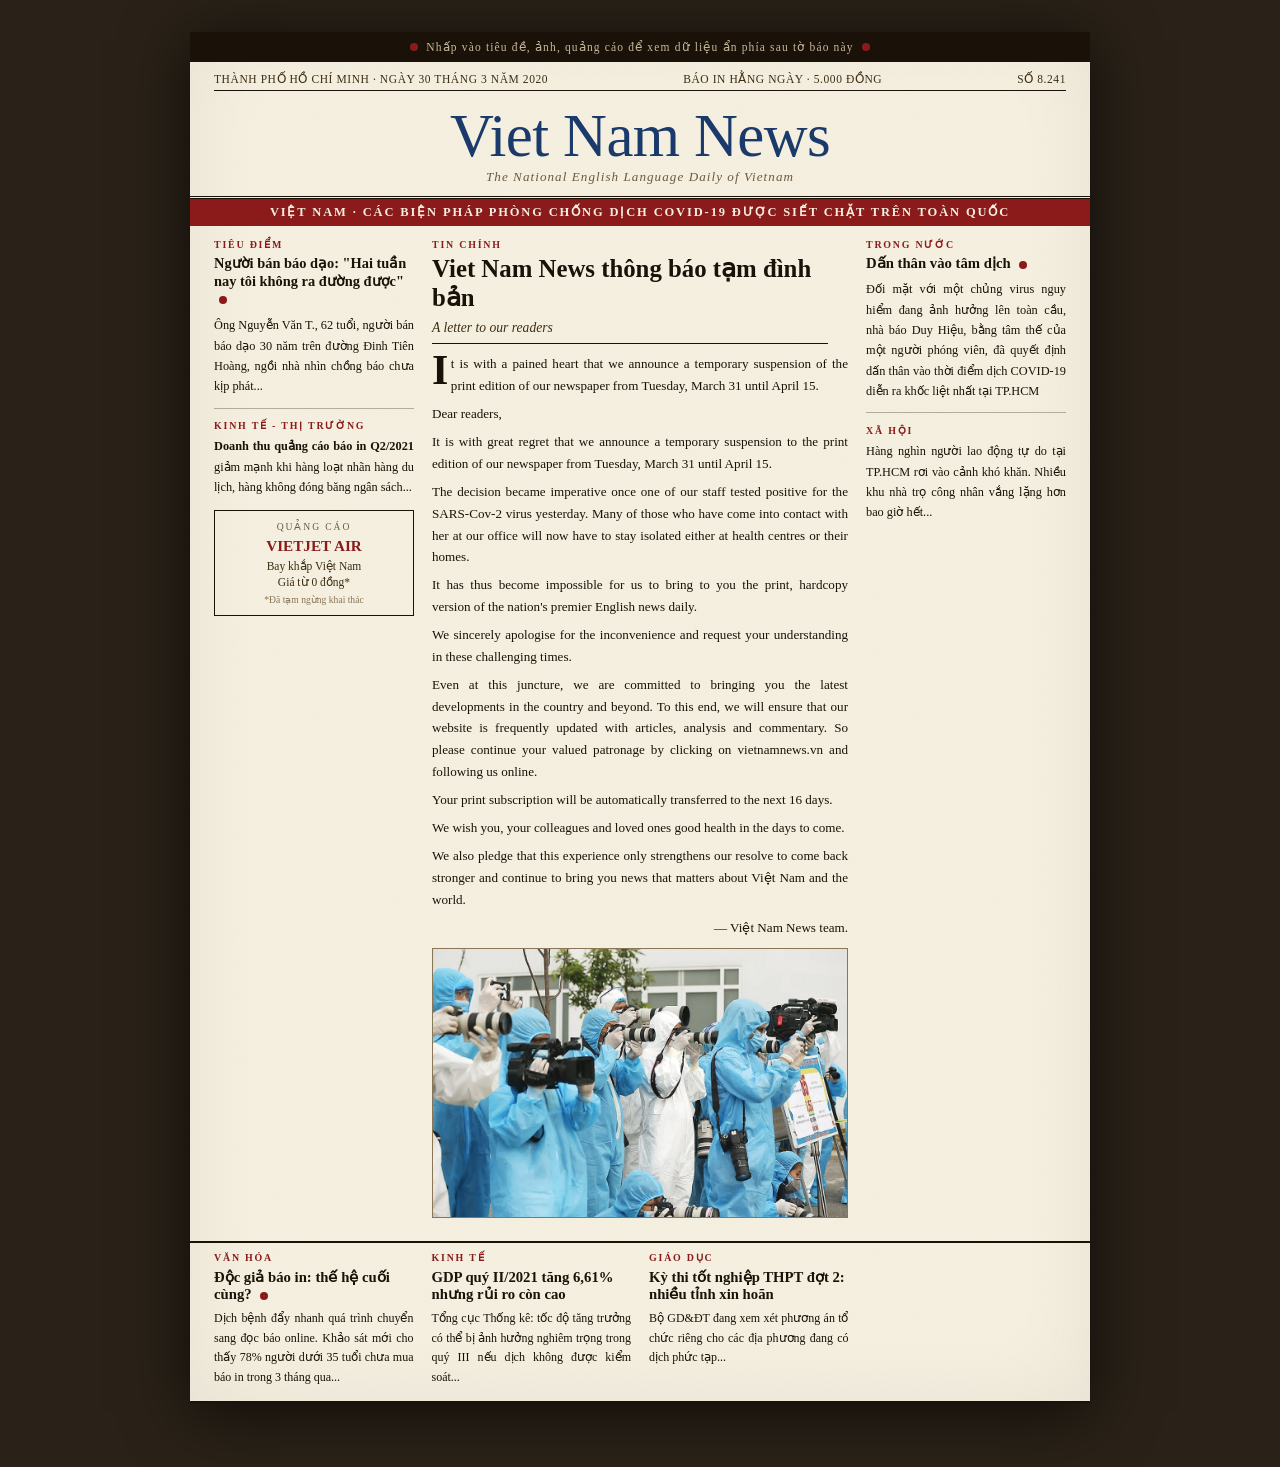
==== commit e150fc3b: "Add files via upload" ====
--- a/to-bao-cuoi-cung.html
+++ b/to-bao-cuoi-cung.html
@@ -3,11 +3,23 @@
 <head>
 <meta charset="UTF-8">
 <meta name="viewport" content="width=device-width, initial-scale=1.0">
-<title>Tờ Báo Cuối Cùng — Báo in Việt Nam & Covid-19</title>
+<title>Tờ Báo — Viet Nam News & Covid-19</title>
 <link rel="preconnect" href="https://fonts.googleapis.com">
-<link href="https://fonts.googleapis.com/css2?family=UnifrakturMaguntia&family=Libre+Baskerville:ital,wght@0,400;0,700;1,400&family=IM+Fell+English:ital@0;1&family=Source+Serif+4:ital,wght@0,300;0,400;0,600;1,300;1,400&display=swap" rel="stylesheet">
 <style>
   *, *::before, *::after { box-sizing: border-box; margin: 0; padding: 0; }
+
+  @font-face {
+    font-family: "Kefa III";
+    src: url("./fonts/KefaIII.ttf") format("truetype");
+    font-weight: normal;
+    font-style: normal;
+  }
+  @font-face {
+    font-family: "Kefa III";
+    src: url("./fonts/KefaIII-Bold.ttf") format("truetype");
+    font-weight: bold;
+    font-style: normal;
+  }
 
   :root {
     --paper: #f5efe0;
@@ -27,26 +39,7 @@
     flex-direction: column;
     align-items: center;
     padding: 2rem 1rem 4rem;
-    font-family: 'Source Serif 4', Georgia, serif;
-  }
-
-  .intro-bar {
-    width: 100%;
-    max-width: 900px;
-    text-align: center;
-    margin-bottom: 1.5rem;
-    color: #c8b89a;
-    font-family: 'Source Serif 4', serif;
-    font-size: 0.85rem;
-    letter-spacing: 0.12em;
-    text-transform: uppercase;
-  }
-  .intro-bar span {
-    background: #8b1a1a;
-    color: #f5efe0;
-    padding: 3px 10px;
-    margin-right: 6px;
-    font-size: 0.75rem;
+    font-family: 'Kefa III', Georgia, serif;
   }
 
   /* ── NEWSPAPER WRAPPER ── */
@@ -102,32 +95,20 @@
   .masthead:hover .hotspot-ring { opacity: 1; transform: scale(1); }
 
   .paper-name {
-    font-family: 'UnifrakturMaguntia', cursive;
+    font-family: 'Kefa III', Georgia, serif;
     font-size: 3.8rem;
     line-height: 1;
-    color: var(--ink);
+    color: #1a3a6b;
     letter-spacing: -0.01em;
   }
 
   .paper-tagline {
-    font-family: 'IM Fell English', serif;
+    font-family: 'Kefa III', Georgia, serif;
     font-style: italic;
     font-size: 0.82rem;
     color: var(--muted);
     letter-spacing: 0.08em;
     margin-top: 2px;
-  }
-
-  .header-rule-box {
-    border-top: 1px solid var(--rule);
-    border-bottom: 1px solid var(--rule);
-    padding: 0.2rem 1.5rem;
-    display: flex;
-    justify-content: space-between;
-    font-size: 0.68rem;
-    letter-spacing: 0.06em;
-    color: var(--ink);
-    margin-top: 0.3rem;
   }
 
   /* ── RED BANNER ── */
@@ -136,7 +117,7 @@
     color: #f5efe0;
     text-align: center;
     padding: 0.35rem;
-    font-family: 'Source Serif 4', serif;
+    font-family: 'Kefa III', Georgia, serif;
     font-weight: 600;
     font-size: 0.78rem;
     letter-spacing: 0.15em;
@@ -162,7 +143,7 @@
   .col { padding: 0 0.5rem; }
 
   .col-headline {
-    font-family: 'Libre Baskerville', serif;
+    font-family: 'Kefa III', Georgia, serif;
     font-weight: 700;
     font-size: 1.55rem;
     line-height: 1.15;
@@ -171,7 +152,7 @@
   }
 
   .col-subhead {
-    font-family: 'Libre Baskerville', serif;
+    font-family: 'Kefa III', Georgia, serif;
     font-weight: 400;
     font-size: 0.85rem;
     font-style: italic;
@@ -188,7 +169,7 @@
     color: var(--red);
     font-weight: 700;
     margin-bottom: 0.35rem;
-    font-family: 'Source Serif 4', serif;
+    font-family: 'Kefa III', Georgia, serif;
   }
 
   .col-body {
@@ -203,7 +184,7 @@
 
   .dropcap::first-letter {
     float: left;
-    font-family: 'Libre Baskerville', serif;
+    font-family: 'Kefa III', Georgia, serif;
     font-size: 3.2em;
     font-weight: 700;
     line-height: 0.75;
@@ -261,7 +242,7 @@
     margin-bottom: 0.3rem;
   }
   .ad-title {
-    font-family: 'Libre Baskerville', serif;
+    font-family: 'Kefa III', Georgia, serif;
     font-size: 0.95rem;
     font-weight: 700;
     color: var(--red);
@@ -284,7 +265,7 @@
   .lower-col { padding: 0 0.5rem; }
 
   .lower-headline {
-    font-family: 'Libre Baskerville', serif;
+    font-family: 'Kefa III', Georgia, serif;
     font-weight: 700;
     font-size: 0.92rem;
     line-height: 1.2;
@@ -412,7 +393,7 @@
   }
 
   .panel-title {
-    font-family: 'Libre Baskerville', serif;
+    font-family: 'Kefa III', Georgia, serif;
     font-size: 1.25rem;
     font-weight: 700;
     line-height: 1.2;
@@ -448,7 +429,7 @@
     border-left: 3px solid var(--red);
     padding: 0.6rem 1rem;
     margin: 1rem 0;
-    font-family: 'IM Fell English', serif;
+    font-family: 'Kefa III', Georgia, serif;
     font-style: italic;
     font-size: 1rem;
     line-height: 1.5;
@@ -471,7 +452,7 @@
   }
 
   .stat-num {
-    font-family: 'Libre Baskerville', serif;
+    font-family: 'Kefa III', Georgia, serif;
     font-weight: 700;
     font-size: 1.8rem;
     color: var(--red);
@@ -488,7 +469,7 @@
   }
 
   .panel-body h3 {
-    font-family: 'Libre Baskerville', serif;
+    font-family: 'Kefa III', Georgia, serif;
     font-size: 0.9rem;
     font-weight: 700;
     color: var(--ink);
@@ -659,10 +640,6 @@
 </head>
 <body>
 
-<div class="intro-bar">
-  <span>Thử nghiệm · Demo</span>
-  Nhấp vào các điểm <span class="hotspot-dot" style="display:inline-block;width:8px;height:8px;border-radius:50%;background:#c8b89a;vertical-align:middle;"></span> để khám phá câu chuyện phía sau trang báo
-</div>
 
 <!-- ══════════════════════════════ NEWSPAPER ══════════════════════════════ -->
 <div class="newspaper">
@@ -678,27 +655,22 @@
     <!-- Header -->
     <div class="paper-header">
       <div class="header-top">
-        <span>THÀNH PHỐ HỒ CHÍ MINH · NGÀY 23 THÁNG 7 NĂM 2021</span>
+        <span>THÀNH PHỐ HỒ CHÍ MINH · NGÀY 30 THÁNG 3 NĂM 2020</span>
         <span>BÁO IN HẰNG NGÀY · 5.000 ĐỒNG</span>
         <span>SỐ 8.241</span>
       </div>
 
       <div class="masthead clickable" onclick="openPanel('masthead')" title="Nhấp để xem dữ liệu">
-        <div class="paper-name">Sài Gòn Tin Tức</div>
-        <div class="paper-tagline">Vì cuộc sống ngày mai tươi sáng hơn · Thành lập 1985</div>
+        <div class="paper-name">Viet Nam News</div>
+        <div class="paper-tagline">The National English Language Daily of Vietnam</div>
         <div class="hotspot-ring"></div>
       </div>
 
-      <div class="header-rule-box">
-        <span>PHÁT HÀNH TOÀN QUỐC</span>
-        <span>☞ Đọc trực tuyến tại saigontintuconline.vn</span>
-        <span>TÒA SOẠN: 60 HOÀNG DIỆU 2, THỦ ĐỨC</span>
-      </div>
     </div>
 
     <!-- Red banner -->
     <div class="red-banner">
-      TP.HCM · NGÀY THỨ 6 THỰC HIỆN GIÃN CÁCH XÃ HỘI THEO CHỈ THỊ 16
+      VIỆT NAM · CÁC BIỆN PHÁP PHÒNG CHỐNG DỊCH COVID-19 ĐƯỢC SIẾT CHẶT TRÊN TOÀN QUỐC
     </div>
 
     <!-- Main content -->
@@ -739,39 +711,34 @@
       <div class="col">
         <div class="section-label">Tin chính</div>
 
-        <div class="clickable" onclick="openPanel('tieu-luong')" style="position:relative;padding-right:20px;">
+        <div class="clickable" onclick="openPanel('dinh-ban')" style="position:relative;padding-right:20px;">
           <div class="col-headline">
-            TP.HCM ghi nhận 5.396 ca nhiễm trong 24 giờ, cao nhất từ đầu dịch
+            Viet Nam News thông báo tạm đình bản
           </div>
           <div class="col-subhead">
-            Bệnh viện dã chiến số 6 tại Bình Chánh tiếp nhận thêm 3.000 giường bệnh; toàn thành phố tiếp tục thực hiện nghiêm Chỉ thị 16
+            A letter to our readers
           </div>
           <div class="hotspot-ring"></div>
         </div>
 
         <div class="col-body dropcap">
-          <p>Theo Sở Y tế TP.HCM, tính đến 18 giờ ngày 22-7, toàn thành phố ghi nhận 5.396 ca mắc Covid-19 mới được xác nhận, nâng tổng số ca nhiễm tích lũy lên hơn 67.000 người từ đầu đợt dịch thứ tư. Đây là lần đầu tiên trong lịch sử dịch bệnh, TP.HCM vượt mốc 5.000 ca/ngày.</p>
-          <p>Chủ tịch UBND TP.HCM Nguyễn Thành Phong cho biết thành phố đang huy động tối đa nguồn lực y tế, đồng thời kêu gọi người dân tuyệt đối không ra đường khi không có việc cần thiết...</p>
+          <p>It is with a pained heart that we announce a temporary suspension of the print edition of our newspaper from Tuesday, March 31 until April 15.</p>
+          <p>Dear readers,</p>
+          <p>It is with great regret that we announce a temporary suspension to the print edition of our newspaper from Tuesday, March 31 until April 15.</p>
+          <p>The decision became imperative once one of our staff tested positive for the SARS-Cov-2 virus yesterday. Many of those who have come into contact with her at our office will now have to stay isolated either at health centres or their homes.</p>
+          <p>It has thus become impossible for us to bring to you the print, hardcopy version of the nation's premier English news daily.</p>
+          <p>We sincerely apologise for the inconvenience and request your understanding in these challenging times.</p>
+          <p>Even at this juncture, we are committed to bringing you the latest developments in the country and beyond. To this end, we will ensure that our website is frequently updated with articles, analysis and commentary. So please continue your valued patronage by clicking on vietnamnews.vn and following us online.</p>
+          <p>Your print subscription will be automatically transferred to the next 16 days.</p>
+          <p>We wish you, your colleagues and loved ones good health in the days to come.</p>
+          <p>We also pledge that this experience only strengthens our resolve to come back stronger and continue to bring you news that matters about Việt Nam and the world.</p>
+          <p style="text-align:right;">— Việt Nam News team.</p>
         </div>
 
         <!-- Photo -->
-        <div class="photo-block clickable" onclick="openPanel('phong-vien')">
-          <div class="photo-placeholder">
-            <svg width="40" height="40" viewBox="0 0 24 24" fill="none" stroke="#5c3d1a" stroke-width="1.5">
-              <rect x="2" y="6" width="20" height="15" rx="2"/>
-              <circle cx="12" cy="13" r="4"/>
-              <path d="M8 6V4a1 1 0 011-1h6a1 1 0 011 1v2"/>
-            </svg>
-            <span style="font-size:0.7rem;color:#5c3d1a;letter-spacing:0.05em;">ẢNH TƯ LIỆU</span>
-          </div>
-          <div class="photo-caption">
-            Phóng viên tác nghiệp tại vùng phong tỏa, trang bị đồ bảo hộ đầy đủ.<br>Ảnh: TTXVN
-          </div>
+        <div class="photo-block clickable" onclick="openPanel('dinh-ban')">
+          <img src="./photo-dinh-ban.jpg" style="width:100%;height:auto;display:block;border:1px solid #8a7555;" alt="Phóng viên trang bị đồ bảo hộ tác nghiệp mùa dịch">
           <div class="hotspot-ring" style="top:40%;"></div>
-        </div>
-
-        <div class="col-body" style="margin-top:0.4rem;">
-          <p>Chiều 22-7, Ban Chỉ đạo phòng chống dịch Covid-19 TP.HCM đã họp khẩn, thống nhất tăng cường lực lượng quân đội hỗ trợ kiểm soát người dân ra đường từ 0 giờ ngày 23-7...</p>
         </div>
       </div>
 
@@ -782,20 +749,12 @@
       <div class="col">
         <div class="section-label">Trong nước</div>
 
-        <div class="clickable lower-headline" onclick="openPanel('phat-hanh')" style="margin-bottom:0.4rem;position:relative;">
-          Báo in gặp khó trăm bề: vừa lo nội dung, vừa lo... phát hành
+        <div class="clickable lower-headline" onclick="openPanel('dan-than')" style="margin-bottom:0.4rem;position:relative;font-weight:bold;">
+          Dấn thân vào tâm dịch
           <span class="hotspot-dot"></span>
         </div>
         <div class="col-body" style="font-size:0.77rem;">
-          <p>Giãn cách toàn thành phố đồng nghĩa với việc các đại lý phân phối báo in tại TP.HCM gần như tê liệt hoàn toàn. Nhiều tờ báo phải cân nhắc tạm thời giảm số lượng bản in...</p>
-        </div>
-
-        <div style="border-top:1px solid var(--rule);margin:0.7rem 0;opacity:0.3;"></div>
-
-        <div class="section-label">Quốc tế</div>
-        <div class="col-body" style="font-size:0.77rem;">
-          <p>Biến thể Delta lây lan tại 132 quốc gia. WHO cảnh báo làn sóng thứ tư có thể nghiêm trọng hơn dự đoán ban đầu...</p>
-          <p>Mỹ ghi nhận 70% dân số đã tiêm ít nhất một mũi vaccine. Tại châu Á, tình hình phức tạp hơn khi nhiều quốc gia chưa đạt 20%...</p>
+          <p>Đối mặt với một chủng virus nguy hiểm đang ảnh hưởng lên toàn cầu, nhà báo Duy Hiệu, bằng tâm thế của một người phóng viên, đã quyết định dấn thân vào thời điểm dịch COVID-19 diễn ra khốc liệt nhất tại TP.HCM</p>
         </div>
 
         <div style="border-top:1px solid var(--rule);margin:0.7rem 0;opacity:0.3;"></div>
@@ -822,16 +781,6 @@
       </div>
       <div class="col-rule"></div>
       <div class="lower-col">
-        <div class="section-label">Thể thao</div>
-        <div class="lower-headline" style="cursor:default;">
-          V.League 2021 chính thức hoãn vô thời hạn
-        </div>
-        <div class="col-body" style="font-size:0.75rem;margin-top:0.3rem;">
-          <p>Tất cả các trận đấu vòng 12 và 13 bị hoãn. Ban tổ chức chưa thể xác định thời điểm tái khởi động giải đấu...</p>
-        </div>
-      </div>
-      <div class="col-rule"></div>
-      <div class="lower-col">
         <div class="section-label">Kinh tế</div>
         <div class="lower-headline" style="cursor:default;">
           GDP quý II/2021 tăng 6,61% nhưng rủi ro còn cao
@@ -851,22 +800,11 @@
         </div>
       </div>
     </div>
-
-    <!-- Footer -->
-    <div class="paper-footer">
-      <span>Tổng biên tập: Nguyễn Văn A. · Phó TBT: Trần Thị B.</span>
-      <span>In tại Công ty In Liên Sơn, TP.HCM</span>
-      <span>Giấy phép số 123/GP-BTTTT</span>
-    </div>
-
   </div>
 </div><!-- /newspaper -->
 
-<div style="margin-top:1rem;color:#6b5a3e;font-size:0.72rem;letter-spacing:0.05em;text-align:center;">
-  "Sài Gòn Tin Tức" là tờ báo giả định · Dữ liệu dựa trên tổng hợp từ báo cáo ngành báo chí 2020–2022
-</div>
-
-<!-- ══════════════════════════════ PANEL OVERLAY ══════════════════════════════ -->
+
+<!-- ════════════════════════════════════════════════════════ PANEL OVERLAY ════════════════════════════════════════════════════════ -->
 <div class="overlay" id="overlay" onclick="closePanel(event)">
   <div class="panel" id="panel">
     <div class="panel-header">
@@ -919,14 +857,14 @@
       </div>
 
       <h3>Ai đã rút tiền quảng cáo?</h3>
-      <p>Các nhóm ngành bị ảnh hưởng nặng nề nhất bởi Covid — hàng không, du lịch, nhà hàng khách sạn, giải trí — chính là những nhà quảng cáo lớn của báo in. Khi họ đóng băng ngân sách marketing, báo in mất đi nguồn thu chủ lực.</p>
+      <p>Các nhóm ngành bị ảnh hưởng nặng nề nhất bởi Covid — hàng không, du lịch, nhà hàng khách sạn, giải trí — chính là những nhà quảng cáo lớn của báo in. Khi họ đóng băng ngân sách marketing, báo in mất nguồn thu chính.</p>
 
       <div class="panel-quote">
         "Nhiều tờ báo địa phương chỉ đủ tiền trả lương nhân viên nhờ vào ngân sách đặt báo của các cơ quan nhà nước — không phải từ bạn đọc thực sự."
       </div>
 
       <h3>Tự lực hay chờ hỗ trợ?</h3>
-      <p>Năm 2021, Bộ TT&TT ghi nhận hơn 40 cơ quan báo chí phải cắt giảm nhân sự hoặc thực hiện tinh giản biên chế. Một số tờ báo địa phương phải chuyển sang chỉ xuất bản 3 số/tuần thay vì hằng ngày.</p>
+      <p>Năm 2021, Bộ TT&TT ghi nhận hơn 40 cơ quan báo chí phải cắt giảm nhân sự hoặc thực hiện tinh giản biên chế. Một số tờ báo địa phương phải chuyển sang chỉ xuất bản 3 số/tuần thay vì hàng ngày.</p>
 
       <div class="panel-source">Nguồn tổng hợp: Báo cáo Thị trường Quảng cáo Việt Nam 2021 (Dentsu); Báo cáo Cục Báo chí, Bộ TT&TT 2021; Hội Nhà báo Việt Nam.</div>
     `
@@ -1022,10 +960,10 @@
       </div>
 
       <h3>Họ là ai?</h3>
-      <p>Đa số người bán báo dạo tại TP.HCM là người trung niên hoặc cao tuổi (50–70 tuổi), nhiều người có hoàn cảnh khó khăn. Đây là công việc họ duy trì hàng chục năm — một phần của "hệ sinh thái báo in" mà ít ai nhắc đến.</p>
+      <p>Đa số người bán báo dạo tại TP.HCM là người trung niên hoặc cao tuổi (50–70 tuổi), nhiều người có hoàn cảnh khó khăn. Đây là công việc họ duy trì hàng chục năm — một phần của "hệ sinh thái báo in" đã tồn tại từ thời Pháp thuộc.</p>
 
       <h3>Và khi dịch qua đi...</h3>
-      <p>Sau đợt giãn cách kéo dài, nhiều người bán báo dạo không quay lại nghề. Lý do kép: sức khỏe suy giảm sau thời gian dài ở nhà, và quan trọng hơn — <strong>lượng báo in tiếp tục giảm, không đủ để sống</strong>. Covid-19 không giết nghề này, nhưng đã đẩy nó đến điểm không thể trở lại.</p>
+      <p>Sau đợt giãn cách kéo dài, nhiều người bán báo dạo không quay lại nghề. Lý do kép: sức khỏe suy giảm sau thời gian dài ở nhà, và quan trọng hơn — <strong>lượng báo in tiếp tục giảm, không đủ</strong> để duy trì thu nhập như trước.</p>
 
       <div class="panel-quote">
         "Dịch chỉ là giọt nước tràn ly. Nghề bán báo đã chết dần từ khi người ta có điện thoại — dịch chỉ làm nó chết nhanh hơn thôi."
@@ -1076,7 +1014,7 @@
       <p>Tờ báo truyền thống sống nhờ quảng cáo nhiều hơn là tiền bán báo. Khi Covid xóa sổ các ngành hàng lớn, trang quảng cáo — và doanh thu — biến mất theo.</p>
 
       <div class="mini-chart">
-        <div class="chart-title">Ngành hàng quảng cáo trên báo in — Mức độ sụt giảm 2021 so với 2019</div>
+        <div class="chart-title">Ngành hàng quảng cáo trên báo in — Mức độ sút giảm 2021 so với 2019</div>
         <div class="bar-row">
           <div class="bar-label">Hàng không</div>
           <div class="bar-track"><div class="bar-fill" style="width:95%"><span class="bar-val">−95%</span></div></div>
@@ -1100,7 +1038,7 @@
       </div>
 
       <h3>Tiền quảng cáo chạy đi đâu?</h3>
-      <p>Phần lớn ngân sách quảng cáo không biến mất — nó <strong>chuyển sang nền tảng số</strong>: Facebook, Google, YouTube, và các báo điện tử. Năm 2021, quảng cáo digital chiếm hơn 60% tổng chi phí marketing của doanh nghiệp Việt Nam lần đầu tiên trong lịch sử.</p>
+      <p>Phần lớn ngân sách quảng cáo không biến mất — nó <strong>chuyển sang nền tảng số</strong>: Facebook, Google, YouTube, và các báo điện tử. Năm 2021, quảng cáo digital chiếm hơn 60% tổng chi phí quảng cáo tại Việt Nam.</p>
 
       <div class="panel-quote">
         "Báo in từng là kênh uy tín nhất để quảng cáo. Nhưng bây giờ nhà quảng cáo hỏi: 'Bao nhiêu người xem?' — và báo in không thể trả lời được câu đó bằng dữ liệu thực."
@@ -1115,49 +1053,42 @@
 
   'phat-hanh': {
     tag: 'Phía sau tờ báo · Logistics',
-    title: 'Từ nhà in đến tay bạn đọc: Chuỗi phân phối bị cắt đứt',
+    title: 'Khi chuỗi cung ứng đứt gãy: Báo in ra nhưng không đến tay độc giả',
     body: `
-      <p>Ít người biết rằng để một tờ báo đến tay bạn đọc lúc 6 giờ sáng, một chuỗi hoạt động phức tạp phải bắt đầu từ... lúc 10 giờ đêm hôm trước.</p>
+      <p>Một tờ báo in phải vượt qua nhiều khâu trước khi đến tay bạn đọc: tòa soạn → nhà in → đại lý → người bán báo dạo → độc giả. Covid-19 tấn công mọi mắt xích.</p>
 
       <div class="timeline">
         <div class="tl-item">
           <div class="tl-dot"></div>
           <div class="tl-content">
-            <div class="tl-date">22:00 — Bài vở hoàn tất</div>
-            <div class="tl-text">Tòa soạn gửi file PDF cho nhà in. Máy in bắt đầu chạy. Mỗi giờ in được khoảng 40.000–60.000 tờ.</div>
+            <div class="tl-date">Tuần 1 — Giãn cách bắt đầu</div>
+            <div class="tl-text">Xe tải không có giấy phép lưu thông qua chốt kiểm soát. Đại lý đóng cửa. Người bán báo dạo không ra đường.</div>
           </div>
         </div>
         <div class="tl-item">
           <div class="tl-dot"></div>
           <div class="tl-content">
-            <div class="tl-date">02:00 — Báo xếp và đóng gói</div>
-            <div class="tl-text">Công nhân nhà in xếp báo theo địa chỉ đại lý. Xe tải phân phối xếp hàng chờ bốc báo.</div>
+            <div class="tl-date">Tuần 2–3 — Hàng tồn kho</div>
+            <div class="tl-text">Báo in ra nhưng không phát được. Một số tòa soạn buộc tiêu hủy hàng nghìn bản mỗi ngày. Tạm thời giảm số lượng bản in...</div>
           </div>
         </div>
         <div class="tl-item">
           <div class="tl-dot"></div>
           <div class="tl-content">
-            <div class="tl-date">03:00–05:00 — Xe chạy khắp thành phố</div>
-            <div class="tl-text">Đội xe giao báo tỏa ra 24 quận huyện. Đây là thời điểm "xương sống" của phát hành báo in.</div>
-          </div>
-        </div>
-        <div class="tl-item">
-          <div class="tl-dot"></div>
-          <div class="tl-content">
-            <div class="tl-date">Tháng 7/2021 — Toàn bộ bị phong tỏa</div>
-            <div class="tl-text">Xe tải không có giấy phép lưu thông qua chốt kiểm soát. Đại lý đóng cửa. Người bán báo không ra đường được. Chuỗi phân phối 30 năm bị cắt đứt trong một đêm.</div>
+            <div class="tl-date">Tuần 4+ — Đứt gãy hoàn toàn</div>
+            <div class="tl-text">Nhiều tờ báo quyết định tạm ngừng bản in, chuyển hẳn sang bản điện tử. Lần đầu tiên trong lịch sử, "không có báo in" trở thành bình thường mới.</div>
           </div>
         </div>
       </div>
 
       <div class="stat-row">
         <div class="stat-card">
-          <span class="stat-num">~800</span>
-          <div class="stat-label">Đại lý, điểm bán báo tại TP.HCM trước Covid</div>
+          <span class="stat-num">~90%</span>
+          <div class="stat-label">Đại lý báo in tại TP.HCM phải đóng cửa trong đợt dịch tháng 7–8/2021</div>
         </div>
         <div class="stat-card">
-          <span class="stat-num">&lt;50</span>
-          <div class="stat-label">Điểm còn hoạt động sau 2 tháng giãn cách (ước tính)</div>
+          <span class="stat-num">~65%</span>
+          <div class="stat-label">Tờ báo in giảm lượng phát hành ít nhất một nửa trong cùng giai đoạn</div>
         </div>
       </div>
 
@@ -1167,9 +1098,9 @@
 
   'doc-gia': {
     tag: 'Phía sau tờ báo · Độc giả',
-    title: 'Ai còn đọc báo in? Chân dung độc giả cuối cùng',
+    title: 'Độc giả báo in: thế hệ cuối cùng?',
     body: `
-      <p>Covid-19 không chỉ cắt đứt kênh phân phối — nó còn thay đổi thói quen đọc báo của hàng triệu người Việt Nam một cách vĩnh viễn.</p>
+      <p>Người đọc báo in đã lớn tuổi, và Covid đẩy nhanh quá trình rời đi của họ.</p>
 
       <div class="stat-row">
         <div class="stat-card">
@@ -1182,20 +1113,59 @@
         </div>
       </div>
 
-      <h3>Chân dung độc giả báo in còn lại (2021)</h3>
-      <p>Khảo sát cho thấy nhóm đọc báo in thường xuyên chủ yếu là người <strong>trên 50 tuổi</strong>, sống ở <strong>đô thị</strong>, có thói quen đọc báo buổi sáng hình thành từ nhiều thập kỷ. Đây là thế hệ đã lớn lên cùng tờ báo.</p>
-
-      <div class="panel-quote">
-        "Buổi sáng không có tờ báo thì như thiếu thứ gì đó. Mấy tháng giãn cách, tôi phải đọc trên điện thoại — nhưng cảm giác không giống nhau. Không phải vì nội dung, mà vì cái... mùi giấy, tiếng lật trang."
-        <br><br>— Độc giả 58 tuổi, quận Bình Thạnh
-      </div>
-
-      <h3>Sau dịch: Thói quen không quay lại</h3>
-      <p>Điều đáng lo ngại không phải là giai đoạn giãn cách — mà là <strong>sau khi giãn cách kết thúc</strong>, lượng phát hành báo in vẫn không phục hồi về mức cũ. Người đọc đã quen với báo online, và phần lớn không quay lại mua báo giấy.</p>
-
-      <p>Đây là bằng chứng rõ ràng nhất rằng Covid-19 không chỉ là "gián đoạn tạm thời" — nó đã thúc đẩy một sự chuyển đổi hành vi vĩnh viễn.</p>
+      <div class="mini-chart">
+        <div class="chart-title">Lượng truy cập vào các trang báo điện tử lớn trong tháng 7–8/2021</div>
+        <div class="bar-row">
+          <div class="bar-label">Trước 7/2021</div>
+          <div class="bar-track"><div class="bar-fill" style="width:35%"><span class="bar-val">100%</span></div></div>
+        </div>
+        <div class="bar-row">
+          <div class="bar-label">7/2021</div>
+          <div class="bar-track"><div class="bar-fill" style="width:65%"><span class="bar-val">+185%</span></div></div>
+        </div>
+        <div class="bar-row">
+          <div class="bar-label">8/2021</div>
+          <div class="bar-track"><div class="bar-fill highlight" style="width:100%"><span class="bar-val">+340%</span></div></div>
+        </div>
+      </div>
+
+      <p>Khảo sát cho thấy nhóm đọc báo in thường xuyên chủ yếu là người <strong>trên 50 tuổi</strong>, sống ở <strong>đô thị</strong>. Đây chính là nhóm có nguy cơ cao nhất với Covid-19 — và cũng là nhóm phải ở nhà nhiều nhất.</p>
+
+      <p>Điều đáng lo ngại không phải là giai đoạn giãn cách — mà là <strong>sau khi giãn cách kết thúc</strong>, lượng độc giả báo in không hồi phục như kỳ vọng.</p>
 
       <div class="panel-source">Nguồn: Khảo sát Reuters Institute Digital News Report 2022 (phần Việt Nam); Cục Báo chí, Bộ TT&TT.</div>
+    `
+  },
+
+  'dan-than': {
+    tag: 'Trong nước',
+    title: 'Dấn thân vào tâm dịch',
+    body: `
+      <p>Đối mặt với một chủng virus nguy hiểm đang ảnh hưởng lên toàn cầu, nhà báo Duy Hiệu, bằng tâm thế của một người phóng viên, đã quyết định dấn thân vào thời điểm dịch COVID-19 diễn ra khốc liệt nhất tại TP.HCM</p>
+      <p>Khi TP.HCM bước vào những ngày tháng căng thẳng nhất, đối mặt với một loại virus mà thời điểm đó chưa ai hiểu rõ triệu chứng, nhà báo Duy Hiệu đã đưa ra quyết định lịch sử của đời mình, anh chọn tiến thẳng vào tâm dịch để lấy tin. Anh bước đi không phải vì liều lĩnh, mà bởi một tâm thế tự nhiên của người làm báo. Với anh, đại dịch này sẽ là một biến cố lịch sử, là một phóng viên địa bàn, anh muốn gánh trên vai trách nhiệm này phải có mặt để ghi lại, để kể chuyện. Anh chấp nhận kịch bản có thể nhiễm bệnh, thậm chí chuyển nặng, nhưng chưa từng nghĩ đến tình huống xấu nhất.</p>
+      <p>Chính tâm thế vững vàng đó đã giúp anh đối diện với không khí khắc nghiệt tại các bệnh viện dã chiến. Sự tàn khốc của căn bệnh hiện hình qua tiếng loạt xoạt của những lớp nilon bọc thi thể dày đặc ám ảnh anh đến mãi sau đại dịch, qua hình ảnh người vợ quay mặt vào tường né tránh vì không đủ can đảm nhìn linh cữu chồng lướt qua. Đối mặt với tầng tầng lớp lớp bi kịch, anh buộc mình phải chai lì hơn để cầm máy, vượt qua nỗi sợ hãi để hoàn thành sứ mệnh của một người chép sử bằng hình ảnh.</p>
+      <p><em>Theo Báo Nhân dân</em></p>
+    `
+  },
+
+  'dinh-ban': {
+    tag: 'Tin chính',
+    title: 'Viet Nam News thông báo tạm đình bản',
+    body: `
+      <p>Sau khi Bộ Y tế công bố một nữ phóng viên của toà soạn là ca nhiễm thứ 183, Việt Nam News đã nhanh chóng thông báo tạm dừng xuất bản báo in. Nội dung thông báo được viết bằng tiếng Anh, tạm dịch:</p>
+      <h3>Thư gửi quý độc giả</h3>
+      <p>Với niềm tiếc nuối sâu sắc, chúng tôi xin trân trọng thông báo về việc tạm dừng xuất bản ấn bản báo in từ thứ Ba, ngày 31 tháng 3 đến hết ngày 15 tháng 4.</p>
+      <p>Kính gửi quý độc giả,</p>
+      <p>Tòa soạn chúng tôi vô cùng tiếc nuối khi phải thông báo về việc tạm dừng xuất bản ấn phẩm báo in từ thứ Ba, ngày 31 tháng 3 đến hết ngày 15 tháng 4.</p>
+      <p>Đây là quyết định bất khả kháng sau khi một nhân viên của tòa soạn có kết quả xét nghiệm dương tính với vi-rút SARS-CoV-2 vào ngày hôm qua. Do đó, nhiều nhân sự từng tiếp xúc gần với nhân viên này tại văn phòng sẽ phải thực hiện cách ly tập trung tại các cơ sở y tế hoặc cách ly tại nhà.</p>
+      <p>Việc này khiến chúng tôi không thể tiếp tục in ấn và phát hành ấn phẩm báo giấy của tờ nhật báo tiếng Anh hàng đầu Việt Nam tới tay quý vị.</p>
+      <p>Ban biên tập xin chân thành xin lỗi quý độc giả vì sự bất tiện này, đồng thời rất mong nhận được sự thông cảm và đồng hành của quý vị trong giai đoạn đầy thử thách này.</p>
+      <p>Ngay cả trong hoàn cảnh ngặt nghèo hiện tại, chúng tôi cam kết vẫn tiếp tục cập nhật liên tục tới quý vị những diễn biến mới nhất trong nước và quốc tế. Vì mục tiêu đó, tòa soạn sẽ đảm bảo nội dung được cập nhật thường xuyên trên trang web với các tin bài phân tích và bình luận chuyên sâu.</p>
+      <p>Kính mong quý độc giả tiếp tục dành sự quan tâm và ủng hộ cho chúng tôi bằng cách truy cập vào địa chỉ vietnamnews.vn và theo dõi các kênh trực tuyến của báo.</p>
+      <p>Đối với quý khách hàng đã đăng ký mua báo in dài hạn, thời gian đăng ký của quý vị sẽ tự động được gia hạn thêm 16 ngày.</p>
+      <p>Kính chúc quý độc giả, cùng gia đình và đồng nghiệp luôn dồi dào sức khỏe trong những ngày tới.</p>
+      <p>Chúng tôi cũng xin cam kết rằng, thử thách này sẽ chỉ càng làm vững chắc quyết tâm của tập thể tòa soạn ngày một trở nên mạnh mẽ hơn, tiếp tục mang đến cho quý vị những thông tin giá trị và đáng tin cậy về Việt Nam cũng như thế giới.</p>
+      <p style="text-align:right;">— Ban biên tập Việt Nam News</p>
     `
   }
 };
@@ -1230,4 +1200,4 @@
 });
 </script>
 </body>
-</html>
+</html>
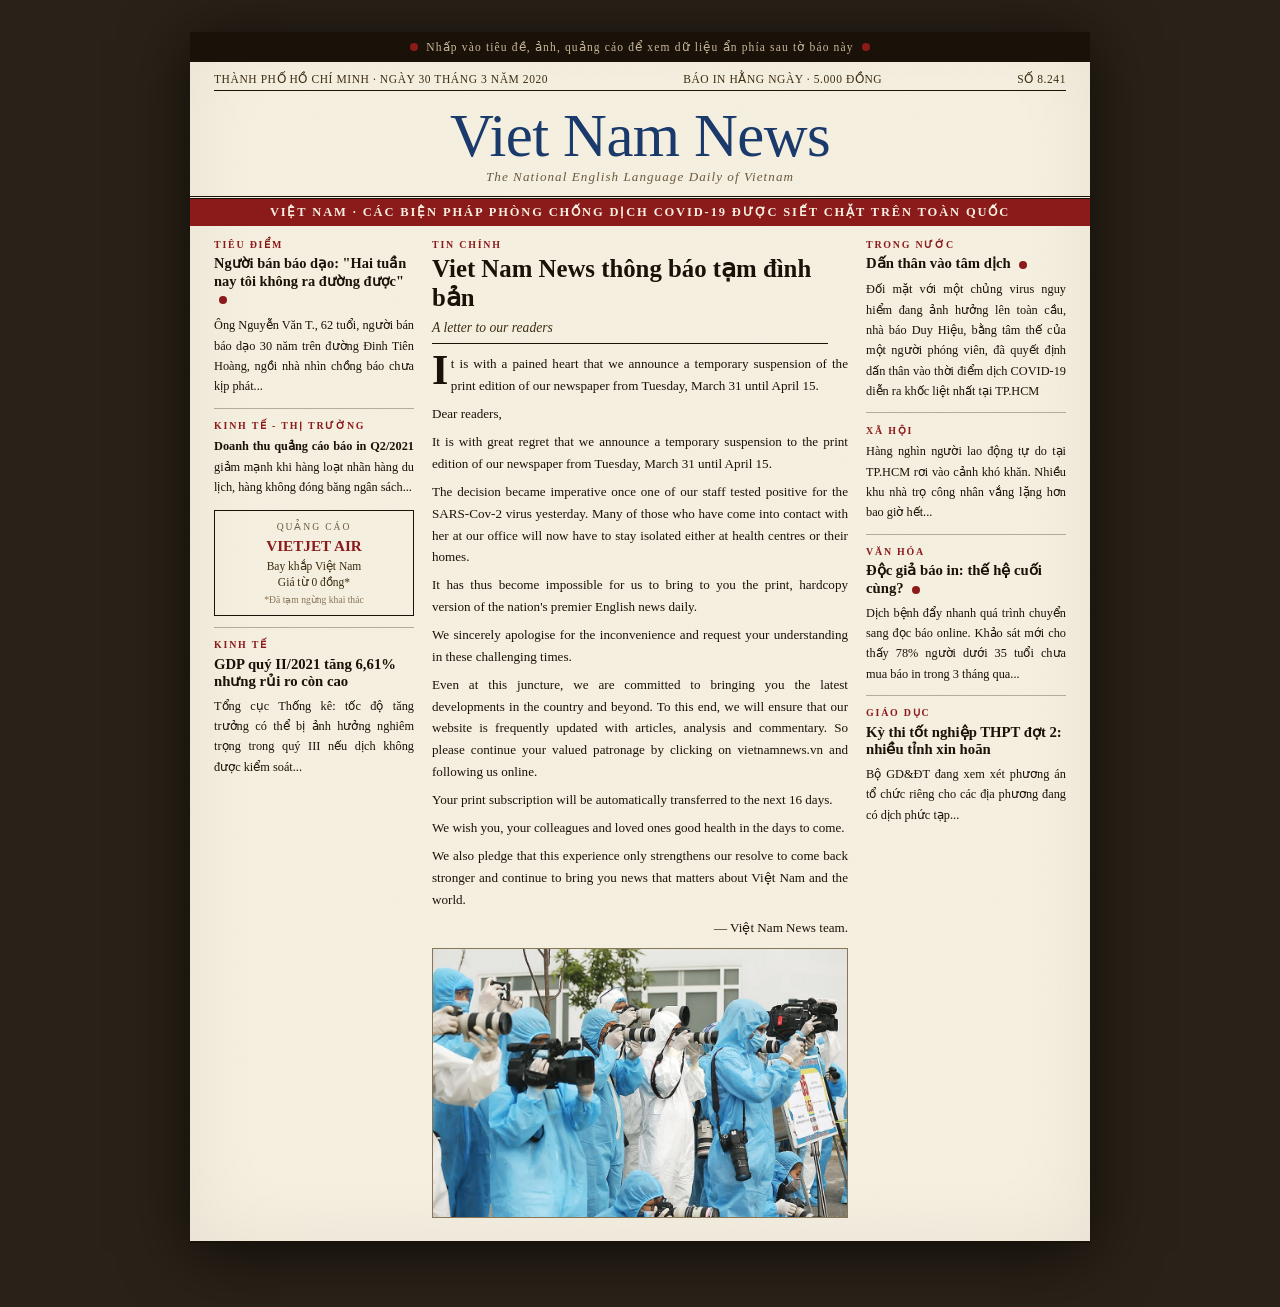
==== commit e6f1e3e7: "Add files via upload" ====
--- a/to-bao-cuoi-cung.html
+++ b/to-bao-cuoi-cung.html
@@ -254,15 +254,7 @@
     line-height: 1.4;
   }
 
-  /* ── LOWER SECTION ── */
-  .lower-area {
-    display: grid;
-    grid-template-columns: 1fr 2px 1fr 2px 1fr 2px 1fr;
-    padding: 0.6rem 1rem 0.8rem;
-    border-bottom: 2px solid var(--rule);
-  }
-
-  .lower-col { padding: 0 0.5rem; }
+  /* ── LOWER HEADLINE (used inside columns) ── */
 
   .lower-headline {
     font-family: 'Kefa III', Georgia, serif;
@@ -631,10 +623,8 @@
 
   @media (max-width: 650px) {
     .content-area { grid-template-columns: 1fr; }
-    .lower-area { grid-template-columns: 1fr 2px 1fr; }
     .col-rule { display: none; }
     .paper-name { font-size: 2.5rem; }
-    .lower-col:nth-child(6), .lower-col:nth-child(7) { display: none; }
   }
 </style>
 </head>
@@ -701,6 +691,16 @@
           <div class="ad-body">Bay khắp Việt Nam<br>Giá từ 0 đồng*</div>
           <div style="font-size:0.6rem;color:#8a7555;margin-top:4px;">*Đã tạm ngừng khai thác</div>
           <div class="hotspot-ring"></div>
+        </div>
+
+        <div style="border-top:1px solid var(--rule);margin:0.7rem 0;opacity:0.3;"></div>
+
+        <div class="section-label">Kinh tế</div>
+        <div class="lower-headline" style="cursor:default;margin-bottom:0.3rem;">
+          GDP quý II/2021 tăng 6,61% nhưng rủi ro còn cao
+        </div>
+        <div class="col-body" style="font-size:0.77rem;">
+          <p>Tổng cục Thống kê: tốc độ tăng trưởng có thể bị ảnh hưởng nghiêm trọng trong quý III nếu dịch không được kiểm soát...</p>
         </div>
       </div>
 
@@ -763,43 +763,30 @@
         <div class="col-body" style="font-size:0.77rem;">
           <p>Hàng nghìn người lao động tự do tại TP.HCM rơi vào cảnh khó khăn. Nhiều khu nhà trọ công nhân vắng lặng hơn bao giờ hết...</p>
         </div>
-      </div>
-
-    </div><!-- /content-area -->
-
-    <!-- Lower section -->
-    <div class="lower-area">
-      <div class="lower-col">
+
+        <div style="border-top:1px solid var(--rule);margin:0.7rem 0;opacity:0.3;"></div>
+
         <div class="section-label">Văn hóa</div>
-        <div class="lower-headline clickable" onclick="openPanel('doc-gia')" style="position:relative;">
+        <div class="clickable lower-headline" onclick="openPanel('doc-gia')" style="margin-bottom:0.3rem;position:relative;">
           Độc giả báo in: thế hệ cuối cùng?
           <span class="hotspot-dot"></span>
         </div>
-        <div class="col-body" style="font-size:0.75rem;margin-top:0.3rem;">
+        <div class="col-body" style="font-size:0.77rem;">
           <p>Dịch bệnh đẩy nhanh quá trình chuyển sang đọc báo online. Khảo sát mới cho thấy 78% người dưới 35 tuổi chưa mua báo in trong 3 tháng qua...</p>
         </div>
-      </div>
-      <div class="col-rule"></div>
-      <div class="lower-col">
-        <div class="section-label">Kinh tế</div>
-        <div class="lower-headline" style="cursor:default;">
-          GDP quý II/2021 tăng 6,61% nhưng rủi ro còn cao
-        </div>
-        <div class="col-body" style="font-size:0.75rem;margin-top:0.3rem;">
-          <p>Tổng cục Thống kê: tốc độ tăng trưởng có thể bị ảnh hưởng nghiêm trọng trong quý III nếu dịch không được kiểm soát...</p>
-        </div>
-      </div>
-      <div class="col-rule"></div>
-      <div class="lower-col">
+
+        <div style="border-top:1px solid var(--rule);margin:0.7rem 0;opacity:0.3;"></div>
+
         <div class="section-label">Giáo dục</div>
-        <div class="lower-headline" style="cursor:default;">
+        <div class="lower-headline" style="cursor:default;margin-bottom:0.3rem;">
           Kỳ thi tốt nghiệp THPT đợt 2: nhiều tỉnh xin hoãn
         </div>
-        <div class="col-body" style="font-size:0.75rem;margin-top:0.3rem;">
+        <div class="col-body" style="font-size:0.77rem;">
           <p>Bộ GD&ĐT đang xem xét phương án tổ chức riêng cho các địa phương đang có dịch phức tạp...</p>
         </div>
       </div>
-    </div>
+
+    </div><!-- /content-area -->
   </div>
 </div><!-- /newspaper -->
 
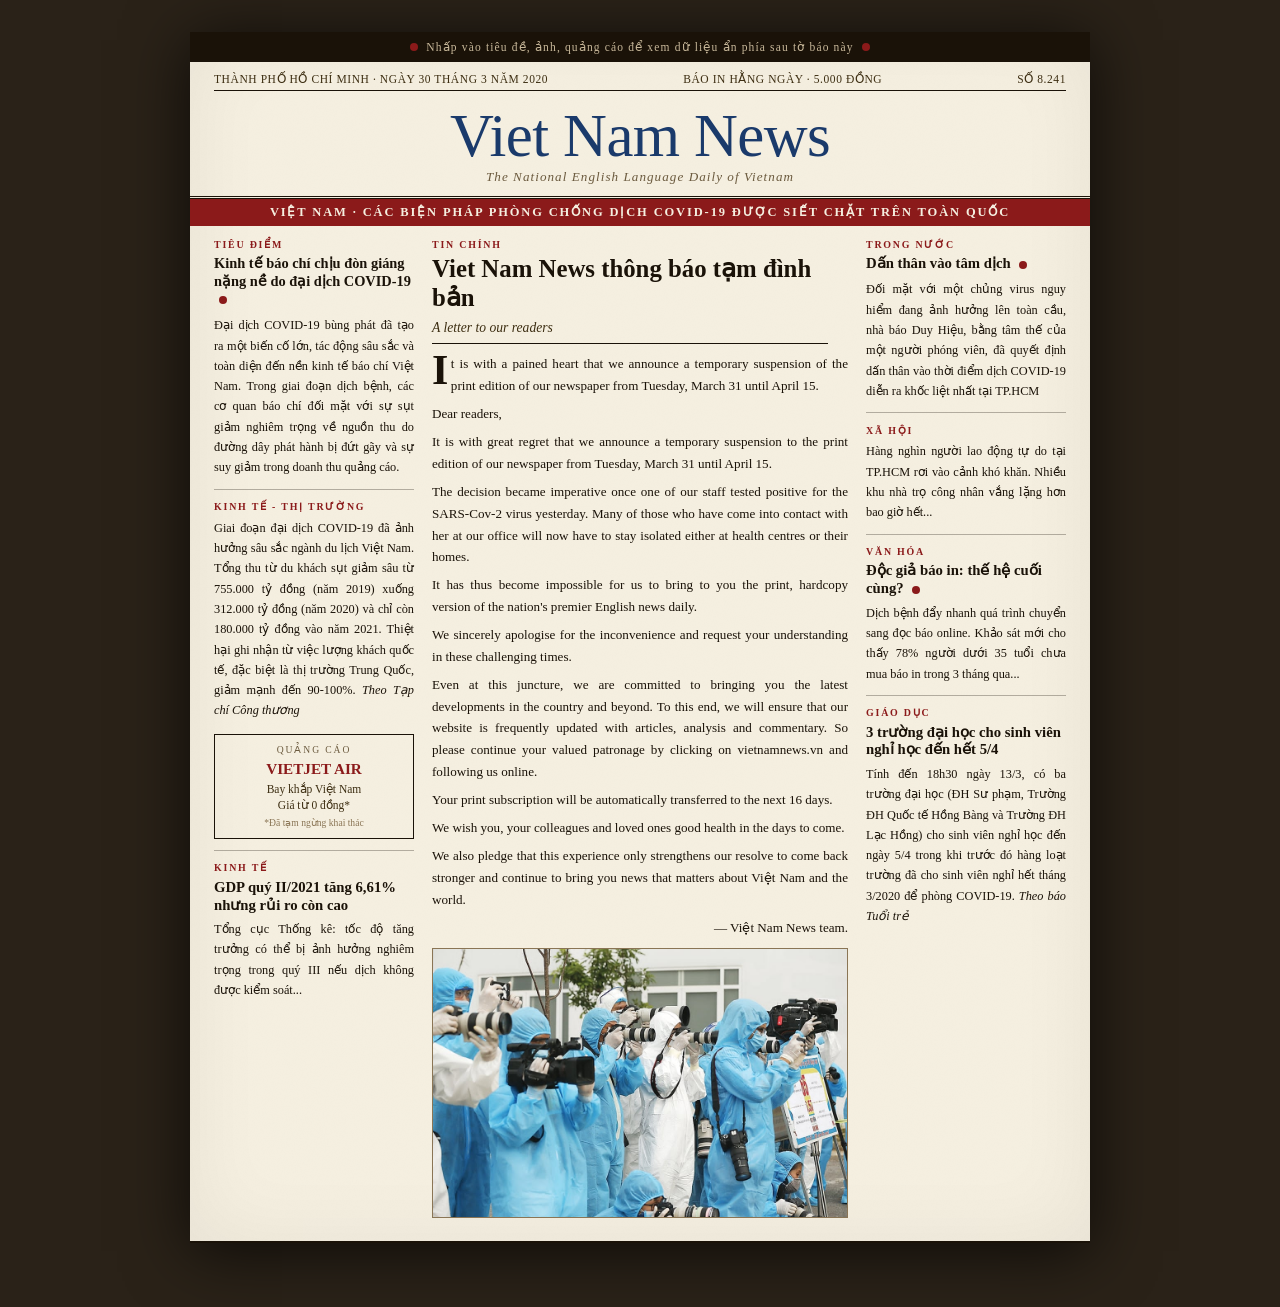
==== commit 2c1804ee: "Add files via upload" ====
--- a/to-bao-cuoi-cung.html
+++ b/to-bao-cuoi-cung.html
@@ -670,19 +670,19 @@
       <div class="col">
         <div class="section-label">Tiêu điểm</div>
 
-        <div class="clickable lower-headline" onclick="openPanel('nguoi-ban-bao')" style="font-size:0.9rem;margin-bottom:0.5rem;position:relative;">
-          Người bán báo dạo: "Hai tuần nay tôi không ra đường được"
+        <div class="clickable lower-headline" onclick="openPanel('kinh-te-bao-chi')" style="font-size:0.9rem;margin-bottom:0.5rem;position:relative;">
+          Kinh tế báo chí chịu đòn giáng nặng nề do đại dịch COVID-19
           <span class="hotspot-dot"></span>
         </div>
         <div class="col-body" style="font-size:0.77rem;">
-          <p>Ông Nguyễn Văn T., 62 tuổi, người bán báo dạo 30 năm trên đường Đinh Tiên Hoàng, ngồi nhà nhìn chồng báo chưa kịp phát...</p>
+          <p>Đại dịch COVID-19 bùng phát đã tạo ra một biến cố lớn, tác động sâu sắc và toàn diện đến nền kinh tế báo chí Việt Nam. Trong giai đoạn dịch bệnh, các cơ quan báo chí đối mặt với sự sụt giảm nghiêm trọng về nguồn thu do đường dây phát hành bị đứt gãy và sự suy giảm trong doanh thu quảng cáo.</p>
         </div>
 
         <div style="border-top:1px solid var(--rule);margin:0.7rem 0;opacity:0.3;"></div>
 
         <div class="section-label">Kinh tế - Thị trường</div>
         <div class="col-body" style="font-size:0.77rem;">
-          <p><strong>Doanh thu quảng cáo báo in Q2/2021</strong> giảm mạnh khi hàng loạt nhãn hàng du lịch, hàng không đóng băng ngân sách...</p>
+          <p>Giai đoạn đại dịch COVID-19 đã ảnh hưởng sâu sắc ngành du lịch Việt Nam. Tổng thu từ du khách sụt giảm sâu từ 755.000 tỷ đồng (năm 2019) xuống 312.000 tỷ đồng (năm 2020) và chỉ còn 180.000 tỷ đồng vào năm 2021. Thiệt hại ghi nhận từ việc lượng khách quốc tế, đặc biệt là thị trường Trung Quốc, giảm mạnh đến 90-100%. <em>Theo Tạp chí Công thương</em></p>
         </div>
 
         <div class="ad-block clickable" onclick="openPanel('quang-cao')" style="margin-top:0.8rem;">
@@ -779,10 +779,10 @@
 
         <div class="section-label">Giáo dục</div>
         <div class="lower-headline" style="cursor:default;margin-bottom:0.3rem;">
-          Kỳ thi tốt nghiệp THPT đợt 2: nhiều tỉnh xin hoãn
+          3 trường đại học cho sinh viên nghỉ học đến hết 5/4
         </div>
         <div class="col-body" style="font-size:0.77rem;">
-          <p>Bộ GD&ĐT đang xem xét phương án tổ chức riêng cho các địa phương đang có dịch phức tạp...</p>
+          <p>Tính đến 18h30 ngày 13/3, có ba trường đại học (ĐH Sư phạm, Trường ĐH Quốc tế Hồng Bàng và Trường ĐH Lạc Hồng) cho sinh viên nghỉ học đến ngày 5/4 trong khi trước đó hàng loạt trường đã cho sinh viên nghỉ hết tháng 3/2020 để phòng COVID-19. <em>Theo báo Tuổi trẻ</em></p>
         </div>
       </div>
 
@@ -856,6 +856,48 @@
       <div class="panel-source">Nguồn tổng hợp: Báo cáo Thị trường Quảng cáo Việt Nam 2021 (Dentsu); Báo cáo Cục Báo chí, Bộ TT&TT 2021; Hội Nhà báo Việt Nam.</div>
     `
   },
+  'kinh-te-bao-chi': {
+    tag: 'Phía sau tờ báo · Kinh tế báo chí',
+    title: 'Kinh tế báo chí chịu đòn giáng nặng nề do đại dịch COVID-19',
+    body: `
+      <p>Đại dịch COVID-19 bùng phát đã tạo ra một biến cố lớn, tác động sâu sắc và toàn diện đến nền kinh tế báo chí Việt Nam. Trong giai đoạn dịch bệnh, các cơ quan báo chí đối mặt với sự sụt giảm nghiêm trọng về nguồn thu do đường dây phát hành bị đứt gãy và sự suy giảm trong doanh thu quảng cáo.</p>
+
+      <h3>Doanh thu báo chí tổn thất nặng nề</h3>
+      <p>Theo khảo sát của Cục Báo chí (Bộ Thông tin và Truyền thông) trên 158 cơ quan báo chí in và điện tử, tổng doanh thu khối báo nói chung trong năm 2021 đã sụt giảm mạnh đến <strong>30,6%</strong>, từ mức 2.855 tỷ đồng của năm 2020 xuống chỉ còn 1.952 tỷ đồng. Thậm chí, bình quân trong các quý II, III, IV của thời kỳ đỉnh dịch, nhiều tòa soạn ghi nhận mức sụt giảm doanh thu từ quảng cáo, tài trợ và hợp tác truyền thông lên tới <strong>70%</strong>. Khủng hoảng kinh tế buộc hệ thống phải tái cơ cấu, dẫn đến việc cả nước giảm 71 cơ quan báo chí trong năm 2020 so với năm 2019 theo diện quy hoạch.</p>
+
+      <div class="stat-row">
+        <div class="stat-card">
+          <span class="stat-num">−30,6%</span>
+          <div class="stat-label">Sụt giảm tổng doanh thu khối báo, năm 2021 so với 2020</div>
+        </div>
+        <div class="stat-card">
+          <span class="stat-num">−70%</span>
+          <div class="stat-label">Sụt giảm doanh thu quảng cáo, tài trợ tại nhiều tòa soạn trong quý II–IV đỉnh dịch</div>
+        </div>
+      </div>
+
+      <div class="stat-row">
+        <div class="stat-card">
+          <span class="stat-num">71</span>
+          <div class="stat-label">Cơ quan báo chí bị giảm theo diện quy hoạch trong năm 2020</div>
+        </div>
+        <div class="stat-card">
+          <span class="stat-num">1.952</span>
+          <div class="stat-label">Tỷ đồng — tổng doanh thu khối báo năm 2021 (từ 2.855 tỷ năm 2020)</div>
+        </div>
+      </div>
+
+      <h3>Làn sóng tạm dừng xuất bản bản báo giấy</h3>
+      <p>Báo in là loại hình chịu ảnh hưởng trực tiếp và nặng nề nhất do phụ thuộc vào quy trình in ấn vận chuyển. Để bảo đảm sự chủ động thích ứng với các lệnh giãn cách nghiêm ngặt, hàng loạt tòa soạn lớn nhỏ đã phải thông báo tạm ngừng xuất bản báo giấy.</p>
+
+      <p>Điển hình như tờ Việt Nam News thông báo dừng bản in từ ngày <strong>30/3/2020</strong> sau khi có phóng viên đầu tiên mắc COVID-19. Nhiều cơ quan báo chí khác như Báo Phụ nữ Thủ đô, Báo Quảng Ninh, Báo Hà Tĩnh, Thế giới & Việt Nam hay Báo Ngày Nay cũng lần lượt dừng phát hành từ đầu tháng 4/2020.</p>
+
+      <p>Bước sang đợt dịch khốc liệt năm 2021, các tờ báo có lượng độc giả lớn như Thanh Niên (từ 23/8 đến 15/9/2021) hay Tạp chí Bóng Đá cũng buộc phải tạm ngừng in ấn vật lý để chuyển trọng tâm sang phục vụ trên nền tảng số.</p>
+
+      <div class="panel-source">Nguồn tổng hợp: Khảo sát Cục Báo chí, Bộ Thông tin và Truyền thông 2021; Báo cáo Thị trường Quảng cáo Việt Nam 2021 (Dentsu); Hội Nhà báo Việt Nam.</div>
+    `
+  },
+
 
   'tieu-luong': {
     tag: 'Phía sau tờ báo · Phát hành',
@@ -1132,6 +1174,7 @@
       <p>Khi TP.HCM bước vào những ngày tháng căng thẳng nhất, đối mặt với một loại virus mà thời điểm đó chưa ai hiểu rõ triệu chứng, nhà báo Duy Hiệu đã đưa ra quyết định lịch sử của đời mình, anh chọn tiến thẳng vào tâm dịch để lấy tin. Anh bước đi không phải vì liều lĩnh, mà bởi một tâm thế tự nhiên của người làm báo. Với anh, đại dịch này sẽ là một biến cố lịch sử, là một phóng viên địa bàn, anh muốn gánh trên vai trách nhiệm này phải có mặt để ghi lại, để kể chuyện. Anh chấp nhận kịch bản có thể nhiễm bệnh, thậm chí chuyển nặng, nhưng chưa từng nghĩ đến tình huống xấu nhất.</p>
       <p>Chính tâm thế vững vàng đó đã giúp anh đối diện với không khí khắc nghiệt tại các bệnh viện dã chiến. Sự tàn khốc của căn bệnh hiện hình qua tiếng loạt xoạt của những lớp nilon bọc thi thể dày đặc ám ảnh anh đến mãi sau đại dịch, qua hình ảnh người vợ quay mặt vào tường né tránh vì không đủ can đảm nhìn linh cữu chồng lướt qua. Đối mặt với tầng tầng lớp lớp bi kịch, anh buộc mình phải chai lì hơn để cầm máy, vượt qua nỗi sợ hãi để hoàn thành sứ mệnh của một người chép sử bằng hình ảnh.</p>
       <p><em>Theo Báo Nhân dân</em></p>
+      <p style="margin-top:0.8em;"><a href="https://nhandan.vn/special/nha-bao-duy-hieu/index.html" target="_blank" rel="noopener" style="color:#8b5e3c;text-decoration:underline;">Xem thêm về bài phỏng vấn nhà báo Duy Hiệu tại: nhandan.vn/special/nha-bao-duy-hieu</a></p>
     `
   },
 
